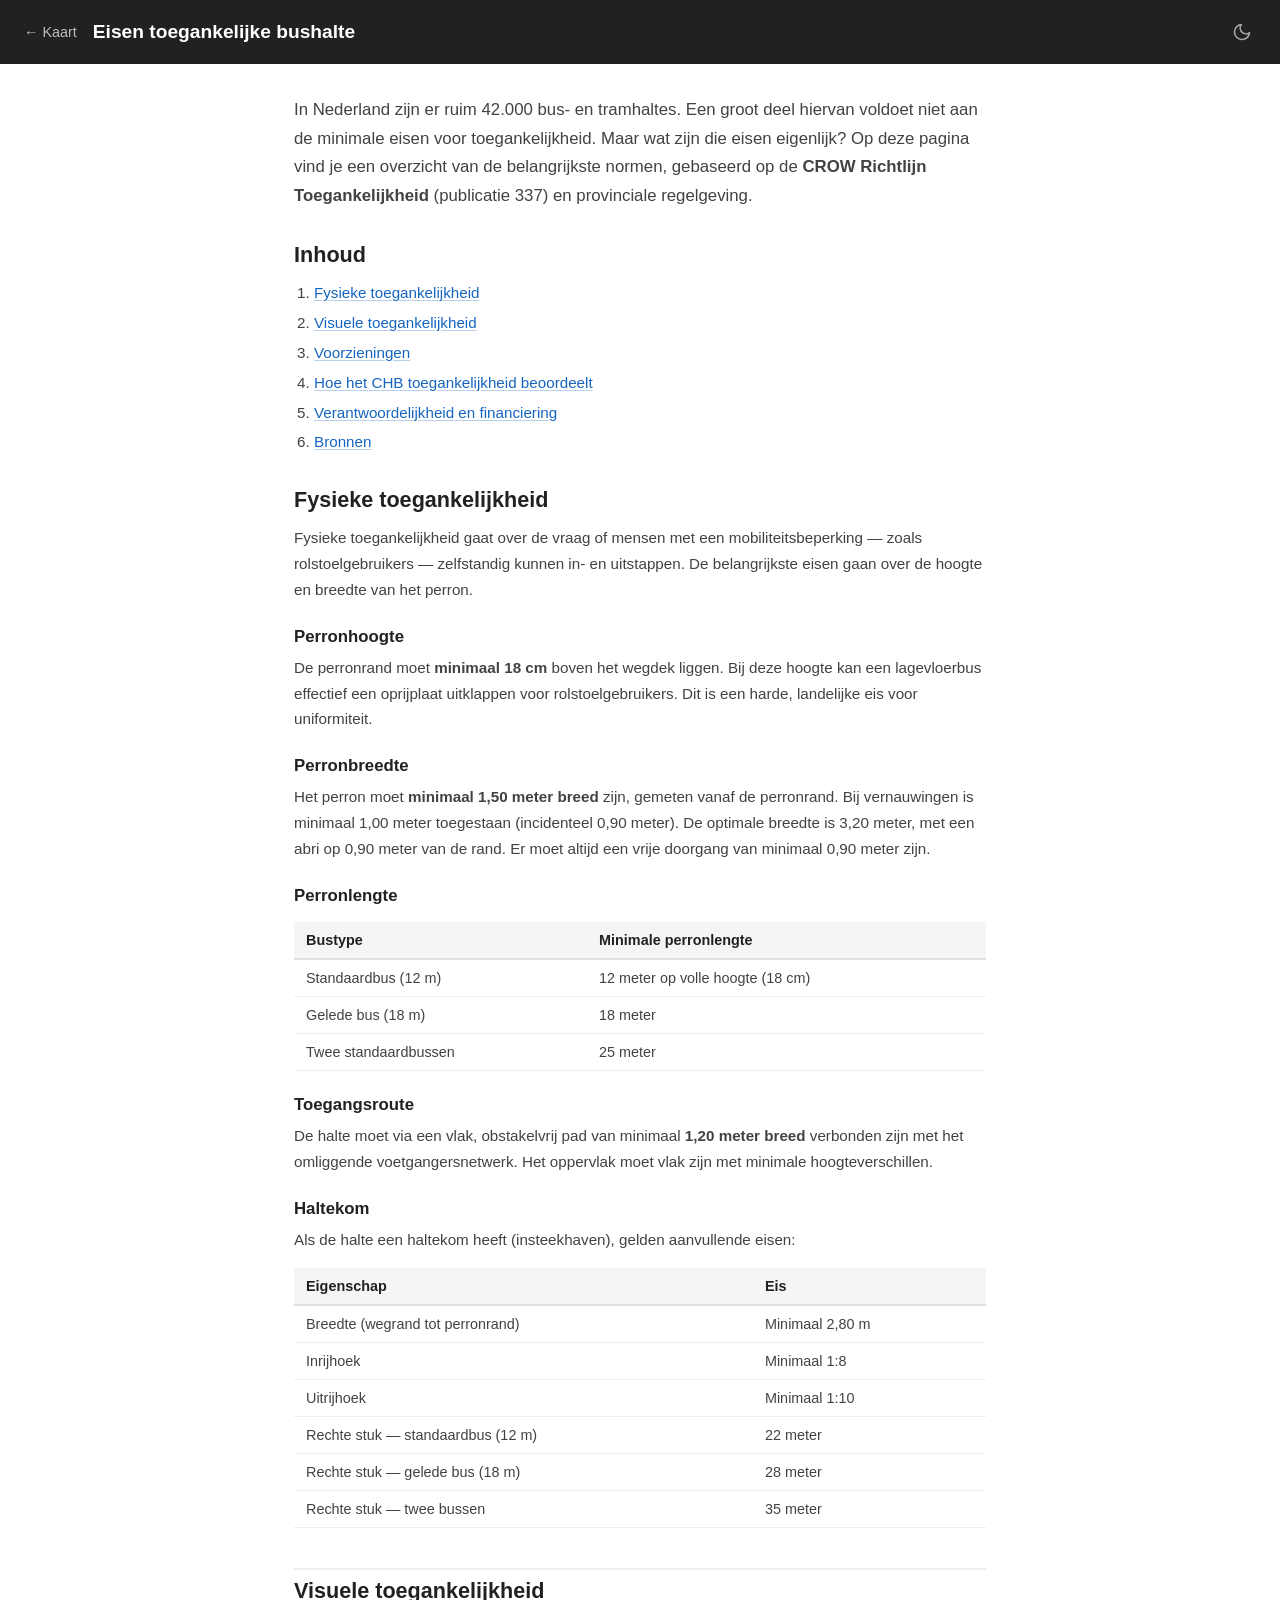
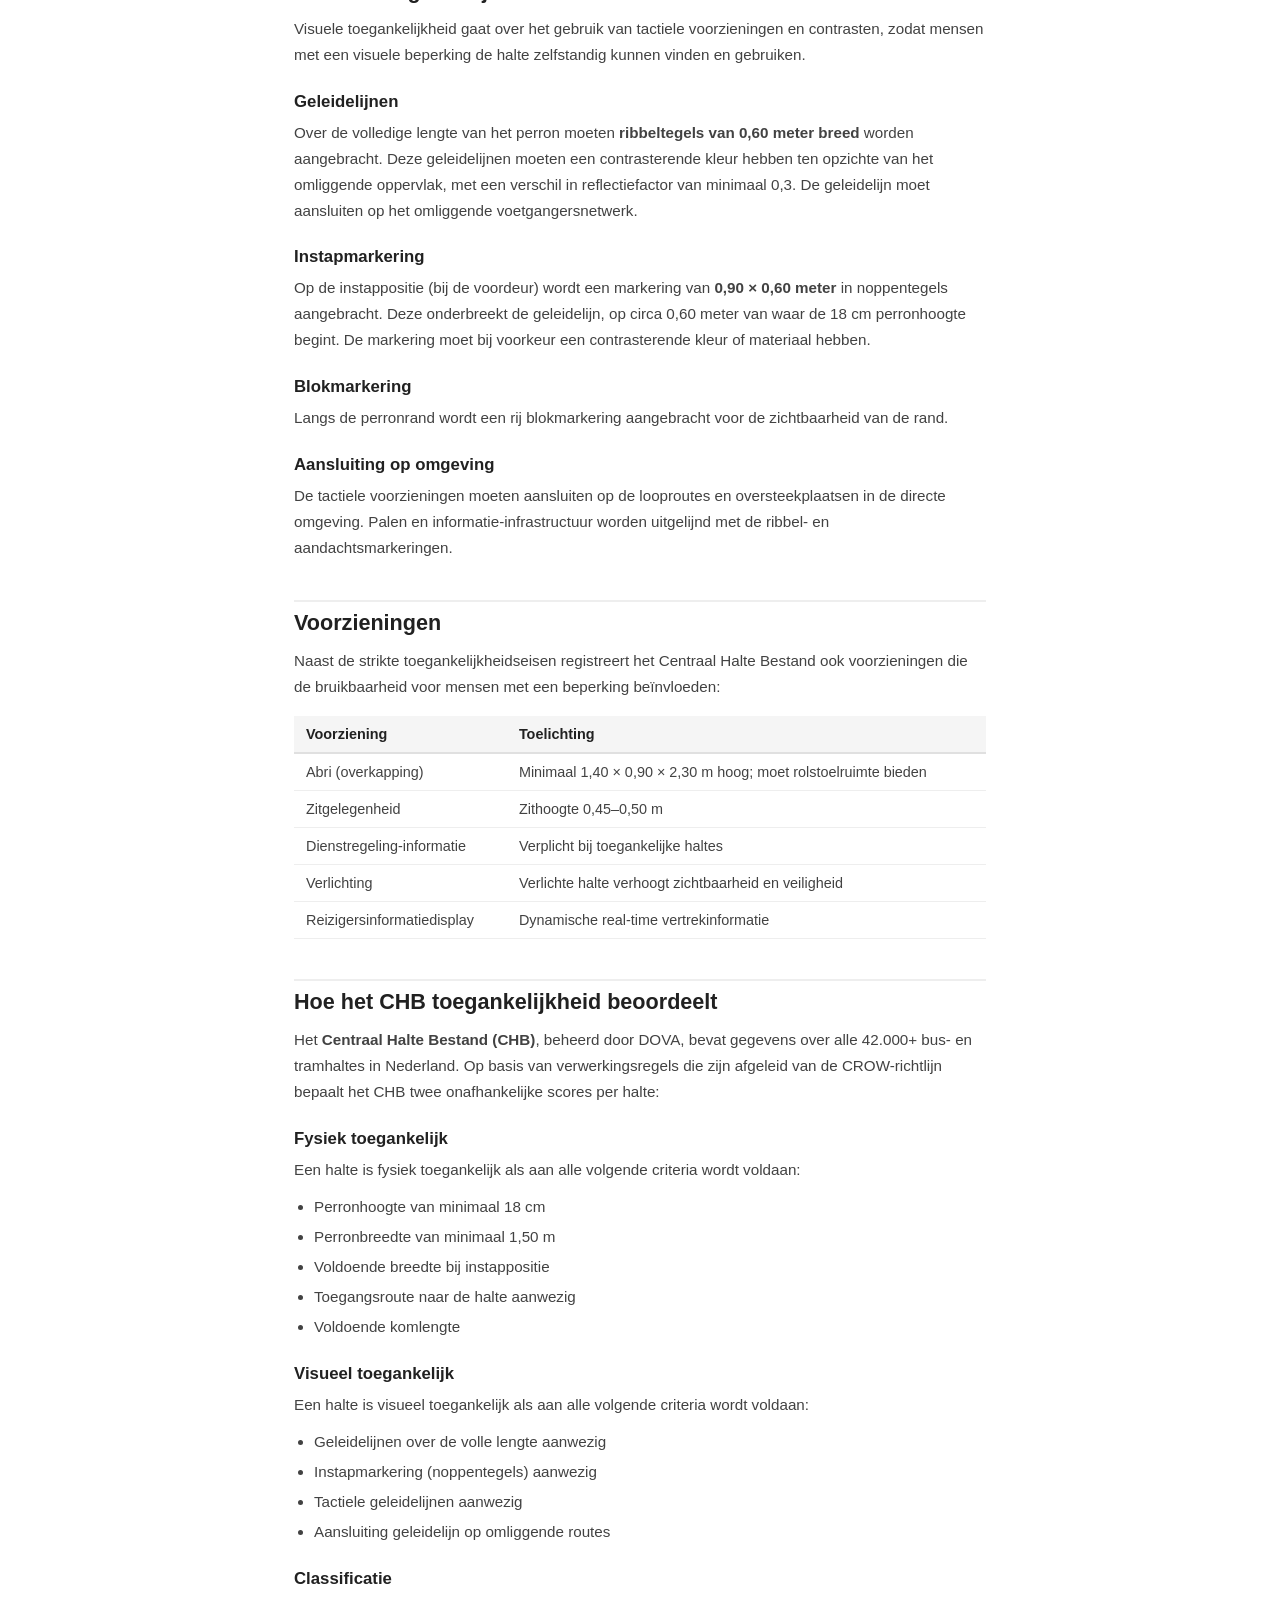
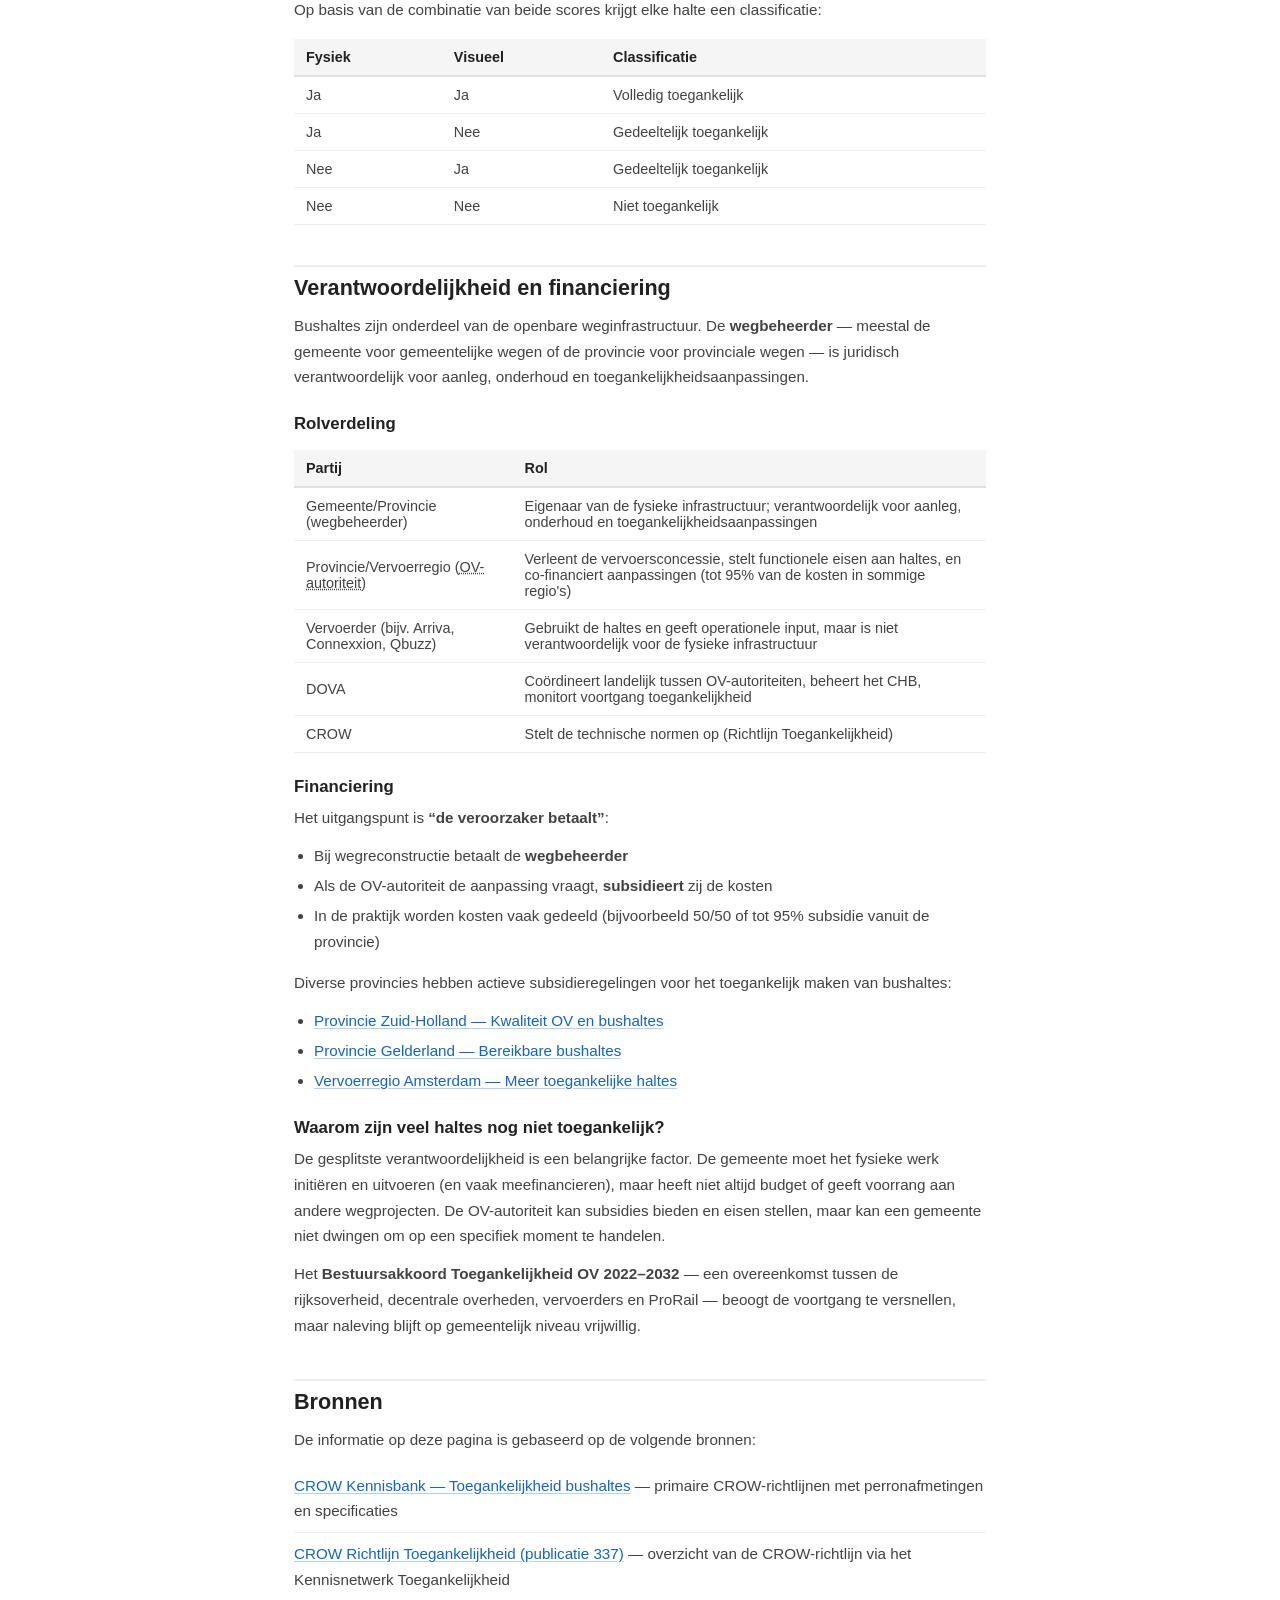
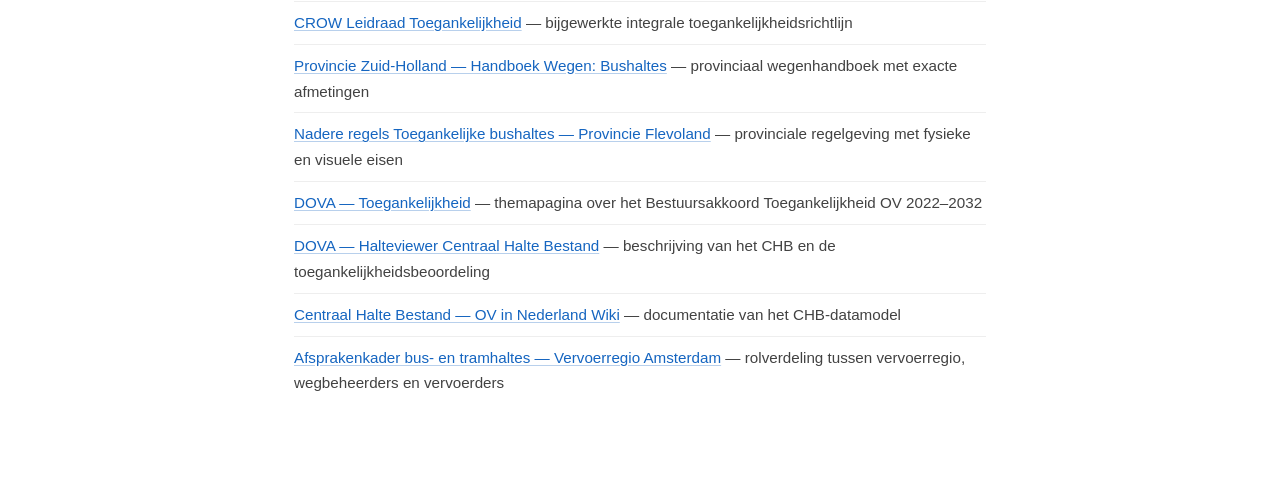
==== docs/eisen.html @ 9fa5c620 "Add SEO meta tags, structured data, sitemap, robots.txt, and favicon Improve discoverability and soc" ====
<!DOCTYPE html>
<html lang="nl">
<head>
  <meta charset="UTF-8">
  <meta name="viewport" content="width=device-width, initial-scale=1.0">
  <title>Eisen toegankelijke bushalte - Niet met de bus?</title>
  <meta name="description" content="Overzicht van de minimale eisen voor een toegankelijke bushalte in Nederland, gebaseerd op de CROW Richtlijn Toegankelijkheid.">
  <link rel="canonical" href="https://nietmetdebus.nl/eisen.html" />
  <link rel="icon" href="/favicon.svg" type="image/svg+xml" />

  <!-- Open Graph -->
  <meta property="og:type" content="article" />
  <meta property="og:locale" content="nl_NL" />
  <meta property="og:site_name" content="Niet met de bus?" />
  <meta property="og:title" content="Eisen toegankelijke bushalte - Niet met de bus?" />
  <meta property="og:description" content="Overzicht van de minimale eisen voor een toegankelijke bushalte in Nederland, gebaseerd op de CROW Richtlijn Toegankelijkheid." />
  <meta property="og:url" content="https://nietmetdebus.nl/eisen.html" />
  <meta property="og:image" content="https://nietmetdebus.nl/images/og-image.png" />
  <meta property="og:image:width" content="1200" />
  <meta property="og:image:height" content="630" />
  <meta property="og:image:alt" content="Niet met de bus? — Kaart met niet toegankelijke bushaltes in Nederland" />

  <!-- Twitter Card -->
  <meta name="twitter:card" content="summary_large_image" />
  <meta name="twitter:title" content="Eisen toegankelijke bushalte - Niet met de bus?" />
  <meta name="twitter:description" content="Overzicht van de minimale eisen voor een toegankelijke bushalte in Nederland, gebaseerd op de CROW Richtlijn Toegankelijkheid." />
  <meta name="twitter:image" content="https://nietmetdebus.nl/images/og-image.png" />
  <meta name="twitter:image:alt" content="Niet met de bus? — Kaart met niet toegankelijke bushaltes in Nederland" />

  <!-- Geo meta tags -->
  <meta name="geo.region" content="NL" />
  <meta name="geo.placename" content="Nederland" />
  <meta name="geo.position" content="52.1326;5.2913" />
  <meta name="ICBM" content="52.1326, 5.2913" />

  <!-- Structured data -->
  <script type="application/ld+json">
  {
    "@context": "https://schema.org",
    "@graph": [
      {
        "@type": "Article",
        "headline": "Eisen toegankelijke bushalte",
        "description": "Overzicht van de minimale eisen voor een toegankelijke bushalte in Nederland, gebaseerd op de CROW Richtlijn Toegankelijkheid.",
        "url": "https://nietmetdebus.nl/eisen.html",
        "inLanguage": "nl",
        "isPartOf": {
          "@type": "WebSite",
          "name": "Niet met de bus?",
          "url": "https://nietmetdebus.nl/"
        }
      },
      {
        "@type": "BreadcrumbList",
        "itemListElement": [
          {
            "@type": "ListItem",
            "position": 1,
            "name": "Kaart",
            "item": "https://nietmetdebus.nl/"
          },
          {
            "@type": "ListItem",
            "position": 2,
            "name": "Eisen toegankelijke bushalte",
            "item": "https://nietmetdebus.nl/eisen.html"
          }
        ]
      }
    ]
  }
  </script>

  <!-- Analytics -->
  <script defer src="https://analytics.test001.nl/script.js" data-website-id="434eef14-95c1-46f5-af7c-9b4ea3692f30"></script>

  <link rel="stylesheet" href="css/style.css" />
  <script src="js/theme.js"></script>
</head>
<body class="page-body">
  <a href="#content" class="skip-link">Direct naar inhoud</a>

  <header class="page-header" role="banner">
    <a href="/" aria-label="Terug naar de kaart">&larr; Kaart</a>
    <h1>Eisen toegankelijke bushalte</h1>
    <div style="flex:1"></div>
    <button id="theme-toggle" title="Wissel thema" aria-label="Wissel naar donker thema">
      <svg class="icon-moon" aria-hidden="true" width="20" height="20" viewBox="0 0 24 24" fill="none" stroke="currentColor" stroke-width="2" stroke-linecap="round" stroke-linejoin="round"><path d="M21 12.79A9 9 0 1 1 11.21 3 7 7 0 0 0 21 12.79z"/></svg>
      <svg class="icon-sun hidden" aria-hidden="true" width="20" height="20" viewBox="0 0 24 24" fill="none" stroke="currentColor" stroke-width="2" stroke-linecap="round" stroke-linejoin="round"><circle cx="12" cy="12" r="5"/><line x1="12" y1="1" x2="12" y2="3"/><line x1="12" y1="21" x2="12" y2="23"/><line x1="4.22" y1="4.22" x2="5.64" y2="5.64"/><line x1="18.36" y1="18.36" x2="19.78" y2="19.78"/><line x1="1" y1="12" x2="3" y2="12"/><line x1="21" y1="12" x2="23" y2="12"/><line x1="4.22" y1="19.78" x2="5.64" y2="18.36"/><line x1="18.36" y1="4.22" x2="19.78" y2="5.64"/></svg>
    </button>
  </header>

  <main id="content" class="page-container" role="main">
    <p class="intro">In Nederland zijn er ruim 42.000 bus- en tramhaltes. Een groot deel hiervan voldoet niet aan de minimale eisen voor toegankelijkheid. Maar wat zijn die eisen eigenlijk? Op deze pagina vind je een overzicht van de belangrijkste normen, gebaseerd op de <strong>CROW Richtlijn Toegankelijkheid</strong> (publicatie 337) en provinciale regelgeving.</p>

    <nav aria-label="Inhoudsopgave">
      <h2 id="inhoud" style="border-top: none; margin-top: 24px;">Inhoud</h2>
      <ol>
        <li><a href="#fysiek">Fysieke toegankelijkheid</a></li>
        <li><a href="#visueel">Visuele toegankelijkheid</a></li>
        <li><a href="#voorzieningen">Voorzieningen</a></li>
        <li><a href="#chb">Hoe het CHB toegankelijkheid beoordeelt</a></li>
        <li><a href="#verantwoordelijkheid">Verantwoordelijkheid en financiering</a></li>
        <li><a href="#bronnen">Bronnen</a></li>
      </ol>
    </nav>

    <h2 id="fysiek">Fysieke toegankelijkheid</h2>

    <p>Fysieke toegankelijkheid gaat over de vraag of mensen met een mobiliteitsbeperking &mdash; zoals rolstoelgebruikers &mdash; zelfstandig kunnen in- en uitstappen. De belangrijkste eisen gaan over de hoogte en breedte van het perron.</p>

    <h3>Perronhoogte</h3>
    <p>De perronrand moet <strong>minimaal 18 cm</strong> boven het wegdek liggen. Bij deze hoogte kan een lagevloerbus effectief een oprijplaat uitklappen voor rolstoelgebruikers. Dit is een harde, landelijke eis voor uniformiteit.</p>

    <h3>Perronbreedte</h3>
    <p>Het perron moet <strong>minimaal 1,50 meter breed</strong> zijn, gemeten vanaf de perronrand. Bij vernauwingen is minimaal 1,00 meter toegestaan (incidenteel 0,90 meter). De optimale breedte is 3,20 meter, met een abri op 0,90 meter van de rand. Er moet altijd een vrije doorgang van minimaal 0,90 meter zijn.</p>

    <h3>Perronlengte</h3>
    <table>
      <caption class="sr-only">Minimale perronlengte per bustype</caption>
      <thead>
        <tr>
          <th scope="col">Bustype</th>
          <th scope="col">Minimale perronlengte</th>
        </tr>
      </thead>
      <tbody>
        <tr>
          <td>Standaardbus (12 m)</td>
          <td>12 meter op volle hoogte (18 cm)</td>
        </tr>
        <tr>
          <td>Gelede bus (18 m)</td>
          <td>18 meter</td>
        </tr>
        <tr>
          <td>Twee standaardbussen</td>
          <td>25 meter</td>
        </tr>
      </tbody>
    </table>

    <h3>Toegangsroute</h3>
    <p>De halte moet via een vlak, obstakelvrij pad van minimaal <strong>1,20 meter breed</strong> verbonden zijn met het omliggende voetgangersnetwerk. Het oppervlak moet vlak zijn met minimale hoogteverschillen.</p>

    <h3>Haltekom</h3>
    <p>Als de halte een haltekom heeft (insteekhaven), gelden aanvullende eisen:</p>
    <table>
      <caption class="sr-only">Afmetingen haltekom</caption>
      <thead>
        <tr>
          <th scope="col">Eigenschap</th>
          <th scope="col">Eis</th>
        </tr>
      </thead>
      <tbody>
        <tr>
          <td>Breedte (wegrand tot perronrand)</td>
          <td>Minimaal 2,80 m</td>
        </tr>
        <tr>
          <td>Inrijhoek</td>
          <td>Minimaal 1:8</td>
        </tr>
        <tr>
          <td>Uitrijhoek</td>
          <td>Minimaal 1:10</td>
        </tr>
        <tr>
          <td>Rechte stuk &mdash; standaardbus (12 m)</td>
          <td>22 meter</td>
        </tr>
        <tr>
          <td>Rechte stuk &mdash; gelede bus (18 m)</td>
          <td>28 meter</td>
        </tr>
        <tr>
          <td>Rechte stuk &mdash; twee bussen</td>
          <td>35 meter</td>
        </tr>
      </tbody>
    </table>

    <h2 id="visueel">Visuele toegankelijkheid</h2>

    <p>Visuele toegankelijkheid gaat over het gebruik van tactiele voorzieningen en contrasten, zodat mensen met een visuele beperking de halte zelfstandig kunnen vinden en gebruiken.</p>

    <h3>Geleidelijnen</h3>
    <p>Over de volledige lengte van het perron moeten <strong>ribbeltegels van 0,60 meter breed</strong> worden aangebracht. Deze geleidelijnen moeten een contrasterende kleur hebben ten opzichte van het omliggende oppervlak, met een verschil in reflectiefactor van minimaal 0,3. De geleidelijn moet aansluiten op het omliggende voetgangersnetwerk.</p>

    <h3>Instapmarkering</h3>
    <p>Op de instappositie (bij de voordeur) wordt een markering van <strong>0,90 &times; 0,60 meter</strong> in noppentegels aangebracht. Deze onderbreekt de geleidelijn, op circa 0,60 meter van waar de 18 cm perronhoogte begint. De markering moet bij voorkeur een contrasterende kleur of materiaal hebben.</p>

    <h3>Blokmarkering</h3>
    <p>Langs de perronrand wordt een rij blokmarkering aangebracht voor de zichtbaarheid van de rand.</p>

    <h3>Aansluiting op omgeving</h3>
    <p>De tactiele voorzieningen moeten aansluiten op de looproutes en oversteekplaatsen in de directe omgeving. Palen en informatie-infrastructuur worden uitgelijnd met de ribbel- en aandachtsmarkeringen.</p>

    <h2 id="voorzieningen">Voorzieningen</h2>

    <p>Naast de strikte toegankelijkheidseisen registreert het Centraal Halte Bestand ook voorzieningen die de bruikbaarheid voor mensen met een beperking be&iuml;nvloeden:</p>

    <table>
      <caption class="sr-only">Voorzieningen bij bushaltes</caption>
      <thead>
        <tr>
          <th scope="col">Voorziening</th>
          <th scope="col">Toelichting</th>
        </tr>
      </thead>
      <tbody>
        <tr>
          <td>Abri (overkapping)</td>
          <td>Minimaal 1,40 &times; 0,90 &times; 2,30 m hoog; moet rolstoelruimte bieden</td>
        </tr>
        <tr>
          <td>Zitgelegenheid</td>
          <td>Zithoogte 0,45&ndash;0,50 m</td>
        </tr>
        <tr>
          <td>Dienstregeling-informatie</td>
          <td>Verplicht bij toegankelijke haltes</td>
        </tr>
        <tr>
          <td>Verlichting</td>
          <td>Verlichte halte verhoogt zichtbaarheid en veiligheid</td>
        </tr>
        <tr>
          <td>Reizigersinformatiedisplay</td>
          <td>Dynamische real-time vertrekinformatie</td>
        </tr>
      </tbody>
    </table>

    <h2 id="chb">Hoe het CHB toegankelijkheid beoordeelt</h2>

    <p>Het <strong>Centraal Halte Bestand (CHB)</strong>, beheerd door DOVA, bevat gegevens over alle 42.000+ bus- en tramhaltes in Nederland. Op basis van verwerkingsregels die zijn afgeleid van de CROW-richtlijn bepaalt het CHB twee onafhankelijke scores per halte:</p>

    <h3>Fysiek toegankelijk</h3>
    <p>Een halte is fysiek toegankelijk als aan alle volgende criteria wordt voldaan:</p>
    <ul>
      <li>Perronhoogte van minimaal 18 cm</li>
      <li>Perronbreedte van minimaal 1,50 m</li>
      <li>Voldoende breedte bij instappositie</li>
      <li>Toegangsroute naar de halte aanwezig</li>
      <li>Voldoende komlengte</li>
    </ul>

    <h3>Visueel toegankelijk</h3>
    <p>Een halte is visueel toegankelijk als aan alle volgende criteria wordt voldaan:</p>
    <ul>
      <li>Geleidelijnen over de volle lengte aanwezig</li>
      <li>Instapmarkering (noppentegels) aanwezig</li>
      <li>Tactiele geleidelijnen aanwezig</li>
      <li>Aansluiting geleidelijn op omliggende routes</li>
    </ul>

    <h3>Classificatie</h3>
    <p>Op basis van de combinatie van beide scores krijgt elke halte een classificatie:</p>
    <table>
      <caption class="sr-only">Toegankelijkheidsclassificatie van bushaltes</caption>
      <thead>
        <tr>
          <th scope="col">Fysiek</th>
          <th scope="col">Visueel</th>
          <th scope="col">Classificatie</th>
        </tr>
      </thead>
      <tbody>
        <tr>
          <td>Ja</td>
          <td>Ja</td>
          <td>Volledig toegankelijk</td>
        </tr>
        <tr>
          <td>Ja</td>
          <td>Nee</td>
          <td>Gedeeltelijk toegankelijk</td>
        </tr>
        <tr>
          <td>Nee</td>
          <td>Ja</td>
          <td>Gedeeltelijk toegankelijk</td>
        </tr>
        <tr>
          <td>Nee</td>
          <td>Nee</td>
          <td>Niet toegankelijk</td>
        </tr>
      </tbody>
    </table>

    <h2 id="verantwoordelijkheid">Verantwoordelijkheid en financiering</h2>

    <p>Bushaltes zijn onderdeel van de openbare weginfrastructuur. De <strong>wegbeheerder</strong> &mdash; meestal de gemeente voor gemeentelijke wegen of de provincie voor provinciale wegen &mdash; is juridisch verantwoordelijk voor aanleg, onderhoud en toegankelijkheidsaanpassingen.</p>

    <h3>Rolverdeling</h3>
    <table>
      <caption class="sr-only">Rolverdeling bij bushalte-toegankelijkheid</caption>
      <thead>
        <tr>
          <th scope="col">Partij</th>
          <th scope="col">Rol</th>
        </tr>
      </thead>
      <tbody>
        <tr>
          <td>Gemeente/Provincie (wegbeheerder)</td>
          <td>Eigenaar van de fysieke infrastructuur; verantwoordelijk voor aanleg, onderhoud en toegankelijkheidsaanpassingen</td>
        </tr>
        <tr>
          <td>Provincie/Vervoerregio (<abbr title="openbaarvervoerautoriteit">OV-autoriteit</abbr>)</td>
          <td>Verleent de vervoersconcessie, stelt functionele eisen aan haltes, en co-financiert aanpassingen (tot 95% van de kosten in sommige regio's)</td>
        </tr>
        <tr>
          <td>Vervoerder (bijv. Arriva, Connexxion, Qbuzz)</td>
          <td>Gebruikt de haltes en geeft operationele input, maar is niet verantwoordelijk voor de fysieke infrastructuur</td>
        </tr>
        <tr>
          <td>DOVA</td>
          <td>Co&ouml;rdineert landelijk tussen OV-autoriteiten, beheert het CHB, monitort voortgang toegankelijkheid</td>
        </tr>
        <tr>
          <td>CROW</td>
          <td>Stelt de technische normen op (Richtlijn Toegankelijkheid)</td>
        </tr>
      </tbody>
    </table>

    <h3>Financiering</h3>
    <p>Het uitgangspunt is <strong>&ldquo;de veroorzaker betaalt&rdquo;</strong>:</p>
    <ul>
      <li>Bij wegreconstructie betaalt de <strong>wegbeheerder</strong></li>
      <li>Als de OV-autoriteit de aanpassing vraagt, <strong>subsidieert</strong> zij de kosten</li>
      <li>In de praktijk worden kosten vaak gedeeld (bijvoorbeeld 50/50 of tot 95% subsidie vanuit de provincie)</li>
    </ul>

    <p>Diverse provincies hebben actieve subsidieregelingen voor het toegankelijk maken van bushaltes:</p>
    <ul>
      <li><a href="https://www.zuid-holland.nl/online-regelen/subsidies/subsidies/paragrafen-subsidie/kwaliteit-ov-bushaltes-2-3-1-srm/" target="_blank" rel="noopener">Provincie Zuid-Holland &mdash; Kwaliteit OV en bushaltes</a></li>
      <li><a href="https://www.gelderland.nl/subsidies/bereikbare-bushaltes" target="_blank" rel="noopener">Provincie Gelderland &mdash; Bereikbare bushaltes</a></li>
      <li><a href="https://www.vervoerregio.nl/artikel/20241128-meer-toegankelijke-haltes-in-de-vervoerregio" target="_blank" rel="noopener">Vervoerregio Amsterdam &mdash; Meer toegankelijke haltes</a></li>
    </ul>

    <h3>Waarom zijn veel haltes nog niet toegankelijk?</h3>
    <p>De gesplitste verantwoordelijkheid is een belangrijke factor. De gemeente moet het fysieke werk initiëren en uitvoeren (en vaak meefinancieren), maar heeft niet altijd budget of geeft voorrang aan andere wegprojecten. De OV-autoriteit kan subsidies bieden en eisen stellen, maar kan een gemeente niet dwingen om op een specifiek moment te handelen.</p>
    <p>Het <strong>Bestuursakkoord Toegankelijkheid OV 2022&ndash;2032</strong> &mdash; een overeenkomst tussen de rijksoverheid, decentrale overheden, vervoerders en ProRail &mdash; beoogt de voortgang te versnellen, maar naleving blijft op gemeentelijk niveau vrijwillig.</p>

    <h2 id="bronnen">Bronnen</h2>

    <p>De informatie op deze pagina is gebaseerd op de volgende bronnen:</p>

    <ul class="sources-list">
      <li><a href="https://kennisbank.crow.nl/public/gastgebruiker/WOBU/Wegontwerp_voor_openbaar_vervoer/Toegankelijkheid_/110106" target="_blank" rel="noopener">CROW Kennisbank &mdash; Toegankelijkheid bushaltes</a> &mdash; primaire CROW-richtlijnen met perronafmetingen en specificaties</li>
      <li><a href="https://www.kennisnetwerktoegankelijkheid.nl/documenten/4-richtlijn-toegankelijkheid" target="_blank" rel="noopener">CROW Richtlijn Toegankelijkheid (publicatie 337)</a> &mdash; overzicht van de CROW-richtlijn via het Kennisnetwerk Toegankelijkheid</li>
      <li><a href="https://www.kennisnetwerktoegankelijkheid.nl/documenten/459-leidraad-toegankelijkheid" target="_blank" rel="noopener">CROW Leidraad Toegankelijkheid</a> &mdash; bijgewerkte integrale toegankelijkheidsrichtlijn</li>
      <li><a href="https://worldofminds.com/projects/pzh/handboekwegen/Bushaltes.html" target="_blank" rel="noopener">Provincie Zuid-Holland &mdash; Handboek Wegen: Bushaltes</a> &mdash; provinciaal wegenhandboek met exacte afmetingen</li>
      <li><a href="https://lokaleregelgeving.overheid.nl/CVDR746681/1" target="_blank" rel="noopener">Nadere regels Toegankelijke bushaltes &mdash; Provincie Flevoland</a> &mdash; provinciale regelgeving met fysieke en visuele eisen</li>
      <li><a href="https://dova.nu/themas/toegankelijkheid" target="_blank" rel="noopener">DOVA &mdash; Toegankelijkheid</a> &mdash; themapagina over het Bestuursakkoord Toegankelijkheid OV 2022&ndash;2032</li>
      <li><a href="https://dova.nu/applicaties/halteviewer-centraal-halte-bestand" target="_blank" rel="noopener">DOVA &mdash; Halteviewer Centraal Halte Bestand</a> &mdash; beschrijving van het CHB en de toegankelijkheidsbeoordeling</li>
      <li><a href="https://wiki.ovinnederland.nl/wiki/Centraal_Halte_Bestand" target="_blank" rel="noopener">Centraal Halte Bestand &mdash; OV in Nederland Wiki</a> &mdash; documentatie van het CHB-datamodel</li>
      <li><a href="https://lokaleregelgeving.overheid.nl/CVDR467726/1" target="_blank" rel="noopener">Afsprakenkader bus- en tramhaltes &mdash; Vervoerregio Amsterdam</a> &mdash; rolverdeling tussen vervoerregio, wegbeheerders en vervoerders</li>
    </ul>
  </main>
  <script>Theme.init();</script>
</body>
</html>
---- docs/css/style.css ----
*, *::before, *::after {
  box-sizing: border-box;
  margin: 0;
  padding: 0;
}

:root {
  --sidebar-width: 360px;
  --header-height: 64px;
  --red: #d32f2f;
  --red-light: #ffebee;
  --red-dark: #b71c1c;
  --green: #388e3c;
  --blue: #1565c0;
  --gray-100: #f5f5f5;
  --gray-200: #eeeeee;
  --gray-300: #e0e0e0;
  --gray-600: #757575;
  --gray-800: #424242;
  --gray-900: #212121;
  --bg-surface: #ffffff;
  --bg-body: #ffffff;
  --text-on-header: #ffffff;
  --btn-primary-hover: #0d47a1;
  --header-bg: #212121;
  color-scheme: light;
}

html[data-theme="dark"] {
  --red: #ef5350;
  --red-light: #4e1a1a;
  --red-dark: #c62828;
  --green: #66bb6a;
  --blue: #42a5f5;
  --gray-100: #1e1e1e;
  --gray-200: #2c2c2c;
  --gray-300: #3a3a3a;
  --gray-600: #9e9e9e;
  --gray-800: #cccccc;
  --gray-900: #e0e0e0;
  --bg-surface: #121212;
  --bg-body: #0e0e0e;
  --text-on-header: #e0e0e0;
  --btn-primary-hover: #1976d2;
  --header-bg: #1e1e1e;
  color-scheme: dark;
}

body {
  font-family: -apple-system, BlinkMacSystemFont, 'Segoe UI', Roboto, sans-serif;
  color: var(--gray-900);
  background: var(--bg-body);
  height: 100vh;
  overflow: hidden;
}

/* Header */
#header {
  height: var(--header-height);
  background: var(--header-bg);
  color: var(--text-on-header);
  display: flex;
  align-items: center;
  gap: 16px;
  padding: 0 24px;
  z-index: 1000;
}

#header .stats {
  flex: 1;
  text-align: right;
}

.header-icon-link,
.header-info {
  background: none;
  border: none;
  color: rgba(255, 255, 255, 0.6);
  cursor: pointer;
  transition: color 0.15s;
  display: flex;
  align-items: center;
  padding: 4px;
}

html[data-theme="dark"] .header-icon-link,
html[data-theme="dark"] .header-info {
  color: rgba(224, 224, 224, 0.6);
}

.header-icon-link:hover,
.header-info:hover {
  color: var(--text-on-header);
}

#header .header-title {
  display: flex;
  flex-direction: column;
  line-height: 1.2;
}

#header h1 {
  font-size: 1.2rem;
  font-weight: 600;
}

#header .subtitle {
  font-size: 0.75rem;
  font-weight: 400;
  opacity: 0.7;
}

.stats {
  font-size: 0.9rem;
  color: rgba(255, 255, 255, 0.85);
}

html[data-theme="dark"] .stats {
  color: rgba(224, 224, 224, 0.85);
}

.stats strong {
  color: #ffcdd2;
}

.stats-short {
  display: none;
}

.stats-date {
  display: block;
  font-size: 0.75rem;
  opacity: 0.6;
}

/* Main layout */
#main {
  display: flex;
  height: calc(100vh - var(--header-height));
}

/* Sidebar */
#sidebar {
  width: var(--sidebar-width);
  min-width: var(--sidebar-width);
  background: var(--bg-surface);
  border-right: 1px solid var(--gray-300);
  display: flex;
  flex-direction: column;
  overflow: hidden;
  position: relative;
}

#sidebar.has-more-content::after {
  content: '\2304';
  position: absolute;
  bottom: 0;
  left: 0;
  right: 0;
  text-align: center;
  font-size: 1.2rem;
  line-height: 1;
  color: var(--gray-500);
  background: linear-gradient(transparent, var(--bg-surface) 40%);
  padding: 12px 0 4px;
  pointer-events: none;
}

#search-box {
  padding: 12px;
  border-bottom: 1px solid var(--gray-300);
}

.search-wrapper {
  position: relative;
}

#search-input {
  width: 100%;
  padding: 8px 32px 8px 12px;
  border: 1px solid var(--gray-300);
  border-radius: 6px;
  font-size: 0.9rem;
  outline: none;
  background: var(--bg-surface);
  color: var(--gray-900);
}

#search-input:focus {
  border-color: var(--blue);
  box-shadow: 0 0 0 2px rgba(21, 101, 192, 0.15);
}

.search-clear {
  position: absolute;
  right: 4px;
  top: 50%;
  transform: translateY(-50%);
  background: none;
  border: none;
  font-size: 1.2rem;
  line-height: 1;
  color: var(--gray-600);
  cursor: pointer;
  padding: 4px 8px;
  border-radius: 4px;
}

.search-clear:hover {
  color: var(--gray-900);
  background: var(--gray-200);
}

#sidebar-content {
  flex: 1;
  overflow-y: auto;
}

#authority-detail {
  flex: 1;
  overflow-y: auto;
  padding: 0;
}

.hidden {
  display: none !important;
}

/* Authority list */
.authority-item {
  padding: 12px 16px;
  border-bottom: 1px solid var(--gray-200);
  cursor: pointer;
  transition: background 0.15s;
}

.authority-item:hover {
  background: var(--gray-200);
}

.authority-name {
  display: flex;
  justify-content: space-between;
  align-items: baseline;
  font-weight: 600;
  font-size: 0.9rem;
  margin-bottom: 4px;
}

.authority-type {
  font-size: 0.75rem;
  color: var(--gray-600);
  text-transform: uppercase;
  letter-spacing: 0.5px;
}

.authority-stats {
  display: flex;
  justify-content: space-between;
  margin-top: 4px;
}

.inaccessible-count {
  font-size: 0.85rem;
  font-weight: 600;
}

.accessible-count {
  font-size: 0.85rem;
  color: var(--green);
  font-weight: 600;
}

.authority-bar-row {
  display: flex;
  align-items: center;
  gap: 8px;
  margin-top: 4px;
}

.authority-bar-row .inaccessible-bar {
  flex: 1;
}

.inaccessible-bar {
  flex: 1;
  height: 6px;
  background: var(--gray-200);
  border-radius: 3px;
  overflow: hidden;
}

.inaccessible-bar-fill {
  height: 100%;
  background: var(--red);
  border-radius: 3px;
}


/* Private notice */
.privaat-notice {
  font-size: 0.85rem;
  color: var(--gray-600);
  font-style: italic;
}

/* Back button */
.back-btn {
  display: block;
  width: 100%;
  padding: 12px 16px;
  background: var(--gray-100);
  border: none;
  border-bottom: 1px solid var(--gray-300);
  cursor: pointer;
  font-size: 0.9rem;
  position: sticky;
  top: 0;
  z-index: 1;
  text-align: left;
  color: var(--blue);
  font-weight: 500;
}

.back-btn:hover {
  background: var(--gray-200);
}

/* Authority detail */
.detail-header {
  padding: 16px;
  border-bottom: 1px solid var(--gray-200);
}

.detail-header h2 {
  display: flex;
  justify-content: space-between;
  align-items: baseline;
  flex-wrap: wrap;
  font-size: 1.1rem;
  margin-bottom: 4px;
}

.detail-header .authority-type {
  margin-bottom: 8px;
}

.detail-stats {
  display: flex;
  gap: 16px;
  margin: 12px 0;
}

.detail-bar-row {
  display: flex;
  align-items: center;
  gap: 8px;
  margin-bottom: 12px;
}

.detail-bar-row .inaccessible-bar {
  flex: 1;
}

.detail-bar-pct {
  font-size: 0.75rem;
  font-weight: 600;
  white-space: nowrap;
}

.detail-stat {
  flex: 1;
  text-align: center;
}

.detail-stat-value {
  font-size: 1.5rem;
  font-weight: 700;
  line-height: 1;
}

.red { color: var(--red); }
.green { color: var(--green); }

.detail-stat-label {
  font-size: 0.75rem;
  color: var(--gray-600);
  margin-top: 2px;
}

.detail-contact {
  font-size: 0.85rem;
  color: var(--gray-600);
  margin-top: 8px;
}

.detail-contact div {
  display: flex;
  align-items: center;
  gap: 6px;
  margin-bottom: 4px;
}

.detail-contact svg {
  flex-shrink: 0;
}

.detail-contact a {
  color: var(--blue);
  text-decoration: none;
}

.detail-contact a:hover {
  text-decoration: underline;
}

.detail-actions {
  padding: 12px 16px;
  border-bottom: 1px solid var(--gray-200);
}

.detail-actions .btn {
  display: block;
  width: 100%;
  text-align: center;
}

.stop-list {
  list-style: none;
}

.stop-item {
  padding: 10px 16px;
  border-bottom: 1px solid var(--gray-200);
  cursor: pointer;
  transition: background 0.15s;
  font-size: 0.85rem;
}

.stop-item:hover {
  background: var(--gray-200);
}

.stop-name {
  font-weight: 500;
}

.stop-town {
  color: var(--gray-600);
  font-size: 0.8rem;
}

/* Map */
#map {
  flex: 1;
  z-index: 1;
}

/* Stop marker (divIcon reset) */
.stop-marker {
  background: none;
  border: none;
}

/* Cluster overrides */
.marker-cluster-small {
  background-color: rgba(211, 47, 47, 0.2);
}
.marker-cluster-small div {
  background-color: rgba(211, 47, 47, 0.6);
  color: #ffffff;
}
.marker-cluster-medium {
  background-color: rgba(211, 47, 47, 0.3);
}
.marker-cluster-medium div {
  background-color: rgba(211, 47, 47, 0.7);
  color: #ffffff;
}
.marker-cluster-large {
  background-color: rgba(211, 47, 47, 0.4);
}
.marker-cluster-large div {
  background-color: rgba(211, 47, 47, 0.8);
  color: #ffffff;
}

/* Popup */
.stop-popup {
  min-width: 260px;
}

.stop-popup h3 {
  font-size: 0.95rem;
  margin-bottom: 6px;
}

.stop-popup .btn {
  font-size: 0.8rem;
  padding: 4px 10px;
  margin-top: 8px;
}

.popup-sv-link {
  display: inline-block;
  margin: 8px 0 4px;
  color: var(--blue);
  text-decoration: none;
  font-size: 0.8rem;
}

.popup-sv-link:hover {
  text-decoration: underline;
}

.popup-btn-full {
  display: block;
  width: 100%;
  text-align: center;
  margin-top: 8px;
}

dl.popup-details {
  margin: 0 0 4px;
  display: grid;
  grid-template-columns: auto 1fr;
  gap: 0;
  font-size: 0.8rem;
}

dl.popup-details dt,
dl.popup-details dd {
  padding: 2px 0;
  border-bottom: 1px solid var(--gray-200);
  margin: 0;
}

dl.popup-details dt:last-of-type,
dl.popup-details dd:last-of-type {
  border-bottom: none;
}

dl.popup-details dt {
  color: var(--gray-600);
  font-weight: 500;
  padding-right: 12px;
}

.popup-icon {
  vertical-align: -2px;
  margin-right: 2px;
}

dl.popup-details dd {
  text-align: right;
  word-break: break-word;
}

.stop-popup:focus {
  outline: none;
}

.popup-privaat {
  font-size: 0.8rem;
  color: var(--gray-600);
  font-style: italic;
  margin-top: 8px;
}

/* Buttons */
.btn {
  display: inline-block;
  padding: 8px 16px;
  border: none;
  border-radius: 6px;
  font-size: 0.9rem;
  cursor: pointer;
  text-decoration: none;
  font-weight: 500;
  transition: background 0.15s;
}

.btn-primary {
  background: var(--blue);
  color: #ffffff;
}

.btn-primary:hover {
  background: var(--btn-primary-hover);
}

.btn-secondary {
  background: var(--gray-200);
  color: var(--gray-800);
}

.btn-secondary:hover {
  background: var(--gray-300);
}

.btn-danger {
  background: var(--red);
  color: #ffffff;
}

.btn-danger:hover {
  background: var(--red-dark);
}

/* Modal */
.modal {
  position: fixed;
  inset: 0;
  background: rgba(0, 0, 0, 0.5);
  display: flex;
  align-items: center;
  justify-content: center;
  z-index: 2000;
}

.modal-content {
  background: var(--bg-surface);
  border-radius: 12px;
  width: 90%;
  max-width: 640px;
  max-height: 90vh;
  display: flex;
  flex-direction: column;
  box-shadow: 0 8px 32px rgba(0, 0, 0, 0.2);
}

.modal-header {
  display: flex;
  align-items: center;
  justify-content: space-between;
  padding: 16px 20px;
  border-bottom: 1px solid var(--gray-300);
}

.modal-header h2 {
  font-size: 1.1rem;
}

.modal-close {
  background: none;
  border: none;
  font-size: 1.5rem;
  cursor: pointer;
  color: var(--gray-600);
  padding: 0 4px;
}

.modal-close:hover {
  color: var(--gray-900);
}

.modal-body {
  padding: 16px 20px;
  overflow-y: auto;
  flex: 1;
}

.field-group {
  margin-bottom: 12px;
}

.field-label-row {
  display: flex;
  align-items: center;
  justify-content: space-between;
  margin-bottom: 4px;
}

.field-label-row label {
  font-size: 0.8rem;
  font-weight: 600;
  color: var(--gray-600);
  margin: 0;
}

.copy-field-btn {
  background: none;
  border: 1px solid var(--gray-300);
  border-radius: 4px;
  padding: 2px 8px;
  font-size: 0.7rem;
  color: var(--blue);
  cursor: pointer;
  transition: background 0.15s;
}

.copy-field-btn:hover {
  background: var(--gray-100);
}

.email-field {
  width: 100%;
  padding: 8px 12px;
  border: 1px solid var(--gray-300);
  border-radius: 6px;
  font-size: 0.85rem;
  font-family: inherit;
  resize: vertical;
  background: var(--bg-surface);
  color: var(--gray-900);
}

.email-field:focus {
  outline: none;
  border-color: var(--blue);
}

.email-field[readonly] {
  background: var(--gray-100);
  color: var(--gray-800);
}

.modal-footer {
  padding: 12px 20px;
  border-top: 1px solid var(--gray-300);
}

.btn-full {
  display: block;
  width: 100%;
  text-align: center;
}

.btn-disabled {
  opacity: 0.5;
  pointer-events: none;
}

/* Info modal */
.modal-info {
  max-width: 520px;
}

.info-body p {
  font-size: 0.9rem;
  line-height: 1.6;
  color: var(--gray-800);
  margin-bottom: 12px;
}

.info-body h3 {
  font-size: 0.9rem;
  font-weight: 600;
  margin: 16px 0 6px;
  color: var(--gray-900);
}

.info-body ul {
  list-style: none;
  padding: 0;
  margin-bottom: 12px;
}

.info-body li {
  font-size: 0.85rem;
  line-height: 1.5;
  padding: 4px 0;
  border-bottom: 1px solid var(--gray-200);
}

.info-body li:last-child {
  border-bottom: none;
}

#welcome-modal ul {
  list-style: none;
  padding: 0;
}

#welcome-modal li {
  border-bottom: none;
  padding: 8px 0;
  position: relative;
  margin-bottom: 8px;
  text-align: center;
}

#welcome-modal li::after {
  content: '\2193';
  display: block;
  text-align: center;
  color: var(--gray-500);
  font-size: 1rem;
  margin-top: 8px;
}

.info-body a {
  color: var(--blue);
  text-decoration: none;
}

.info-body a:hover {
  text-decoration: underline;
}

.info-copyright {
  text-align: center;
  color: var(--gray-600);
  font-size: 0.8rem;
  margin-top: 16px;
}

/* Toast notification */
.toast {
  position: fixed;
  bottom: 24px;
  left: 50%;
  transform: translateX(-50%);
  background: var(--header-bg);
  color: var(--text-on-header);
  padding: 10px 20px;
  border-radius: 8px;
  font-size: 0.9rem;
  z-index: 3000;
  opacity: 0;
  transition: opacity 0.3s;
  pointer-events: none;
}

.toast.show {
  opacity: 1;
}

/* Loading overlay */
.loading {
  display: flex;
  align-items: center;
  justify-content: center;
  height: 200px;
  color: var(--gray-600);
  font-size: 0.9rem;
}

/* Accessibility */
.sr-only {
  position: absolute;
  width: 1px;
  height: 1px;
  padding: 0;
  margin: -1px;
  overflow: hidden;
  clip: rect(0, 0, 0, 0);
  white-space: nowrap;
  border: 0;
}

:focus-visible {
  outline: 2px solid var(--blue);
  outline-offset: 2px;
}

.btn:focus-visible {
  outline: 2px solid var(--blue);
  outline-offset: 2px;
}

.authority-item:focus-visible {
  outline: 2px solid var(--blue);
  outline-offset: -2px;
  background: var(--gray-100);
}

.stop-item:focus-visible {
  outline: 2px solid var(--blue);
  outline-offset: -2px;
  background: var(--gray-100);
}

/* Skip link */
.skip-link {
  position: absolute;
  left: -9999px;
  top: 0;
  z-index: 9999;
  padding: 8px 16px;
  background: var(--blue);
  color: #ffffff;
  font-weight: 600;
  text-decoration: none;
}

.skip-link:focus {
  position: static;
}

/* Article page */
.page-body {
  height: auto;
  overflow: visible;
  background: var(--bg-body);
}

.page-header {
  height: var(--header-height);
  background: var(--header-bg);
  color: var(--text-on-header);
  display: flex;
  align-items: center;
  gap: 16px;
  padding: 0 24px;
}

.page-header a {
  color: rgba(255, 255, 255, 0.7);
  text-decoration: none;
  font-size: 0.9rem;
  transition: color 0.15s;
}

.page-header a:hover {
  color: var(--text-on-header);
}

.page-header a:focus-visible {
  outline: 2px solid var(--text-on-header);
  outline-offset: 2px;
}

.page-header h1 {
  font-size: 1.2rem;
  font-weight: 600;
}

.page-container {
  max-width: 740px;
  margin: 0 auto;
  padding: 32px 24px 64px;
}

.page-container h2 {
  font-size: 1.35rem;
  font-weight: 700;
  color: var(--gray-900);
  margin: 40px 0 12px;
  padding-top: 8px;
  border-top: 2px solid var(--gray-200);
}

.page-container h2:first-of-type {
  border-top: none;
  margin-top: 24px;
}

.page-container h3 {
  font-size: 1.05rem;
  font-weight: 600;
  color: var(--gray-900);
  margin: 24px 0 8px;
}

.page-container p {
  font-size: 0.95rem;
  line-height: 1.7;
  color: var(--gray-800);
  margin-bottom: 12px;
}

.page-container .intro {
  font-size: 1.05rem;
  line-height: 1.7;
  color: var(--gray-800);
}

.page-container .updated-date {
  font-size: 0.85rem;
  color: var(--gray-500);
  margin-top: -8px;
}

.page-container ul,
.page-container ol {
  margin: 0 0 16px 20px;
  font-size: 0.95rem;
  line-height: 1.7;
  color: var(--gray-800);
}

.page-container li {
  margin-bottom: 4px;
}

.page-container table {
  width: 100%;
  border-collapse: collapse;
  margin: 16px 0 24px;
  font-size: 0.9rem;
}

.page-container th,
.page-container td {
  text-align: left;
  padding: 10px 12px;
  border-bottom: 1px solid var(--gray-200);
}

.page-container th {
  font-weight: 600;
  color: var(--gray-900);
  background: var(--gray-100);
  border-bottom: 2px solid var(--gray-300);
}

.page-container td {
  color: var(--gray-800);
}

.page-container a {
  color: var(--blue);
  text-decoration: underline;
  text-decoration-color: rgba(21, 101, 192, 0.3);
  text-underline-offset: 2px;
}

.page-container a:hover {
  text-decoration-color: var(--blue);
}

.page-container a:focus-visible {
  outline: 2px solid var(--blue);
  outline-offset: 2px;
}

.page-container .sources-list {
  list-style: none;
  margin-left: 0;
  padding: 0;
}

.page-container .sources-list li {
  padding: 8px 0;
  border-bottom: 1px solid var(--gray-200);
  margin-bottom: 0;
}

.page-container .sources-list li:last-child {
  border-bottom: none;
}

/* Stat highlight */
.stat-highlight {
  color: var(--red);
}

/* Conclusions list */
.conclusions-list {
  list-style: none;
  margin-left: 0;
  padding: 0;
}

.conclusions-list li {
  position: relative;
  padding: 8px 0 8px 24px;
  border-bottom: 1px solid var(--gray-200);
  margin-bottom: 0;
}

.conclusions-list li:last-child {
  border-bottom: none;
}

.conclusions-list li::before {
  content: "\2192";
  position: absolute;
  left: 0;
  color: var(--red);
  font-weight: 600;
}

.info-link {
  display: block;
  background: var(--gray-100);
  border: 1px solid var(--gray-300);
  border-radius: 8px;
  padding: 12px 16px;
  margin: 16px 0;
  text-decoration: none;
  color: var(--blue);
  font-size: 0.9rem;
  font-weight: 500;
  text-align: center;
  transition: background 0.15s, border-color 0.15s;
}

.info-link:hover {
  background: var(--gray-200);
  border-color: var(--blue);
}

.info-link:focus-visible {
  outline: 2px solid var(--blue);
  outline-offset: 2px;
}

/* Theme toggle */
#theme-toggle {
  background: none;
  border: none;
  color: rgba(255, 255, 255, 0.6);
  cursor: pointer;
  transition: color 0.15s;
  display: flex;
  align-items: center;
  padding: 4px;
}

html[data-theme="dark"] #theme-toggle {
  color: rgba(224, 224, 224, 0.6);
}

#theme-toggle:hover {
  color: var(--text-on-header);
}

/* Leaflet dark mode overrides */
html[data-theme="dark"] .leaflet-popup-content-wrapper,
html[data-theme="dark"] .leaflet-popup-tip {
  background: var(--bg-surface);
  color: var(--gray-900);
}

html[data-theme="dark"] .leaflet-bar a {
  background-color: var(--bg-surface);
  color: var(--gray-900);
  border-bottom-color: var(--gray-300);
}

html[data-theme="dark"] .leaflet-bar a:hover {
  background-color: var(--gray-200);
}

html[data-theme="dark"] .leaflet-control-attribution {
  background: rgba(18, 18, 18, 0.8);
  color: var(--gray-600);
}

html[data-theme="dark"] .leaflet-control-attribution a {
  color: var(--gray-600);
}

/* Responsive */
@media (max-width: 768px) {
  :root {
    --sidebar-width: 100%;
  }

  #main {
    flex-direction: column;
  }

  #sidebar {
    height: auto;
    min-width: 100%;
    border-right: none;
    border-bottom: 1px solid var(--gray-300);
  }

  #sidebar-content {
    display: none;
  }

  #sidebar.sidebar-list-visible {
    max-height: 100%;
  }

  #sidebar.sidebar-list-visible #sidebar-content {
    display: block;
    overflow-y: auto;
  }

  #sidebar.sidebar-detail-visible {
    height: 40vh;
  }

  #map {
    flex: 1;
    min-height: 0;
  }

  #header h1 {
    font-size: 1rem;
  }

  .stats {
    font-size: 0.8rem;
  }

  .stats-full {
    display: none;
  }

  .stats-short {
    display: inline;
  }

  .page-container {
    padding: 24px 16px 48px;
  }

  .page-container table {
    font-size: 0.8rem;
  }

  .page-container th,
  .page-container td {
    padding: 8px;
  }
}
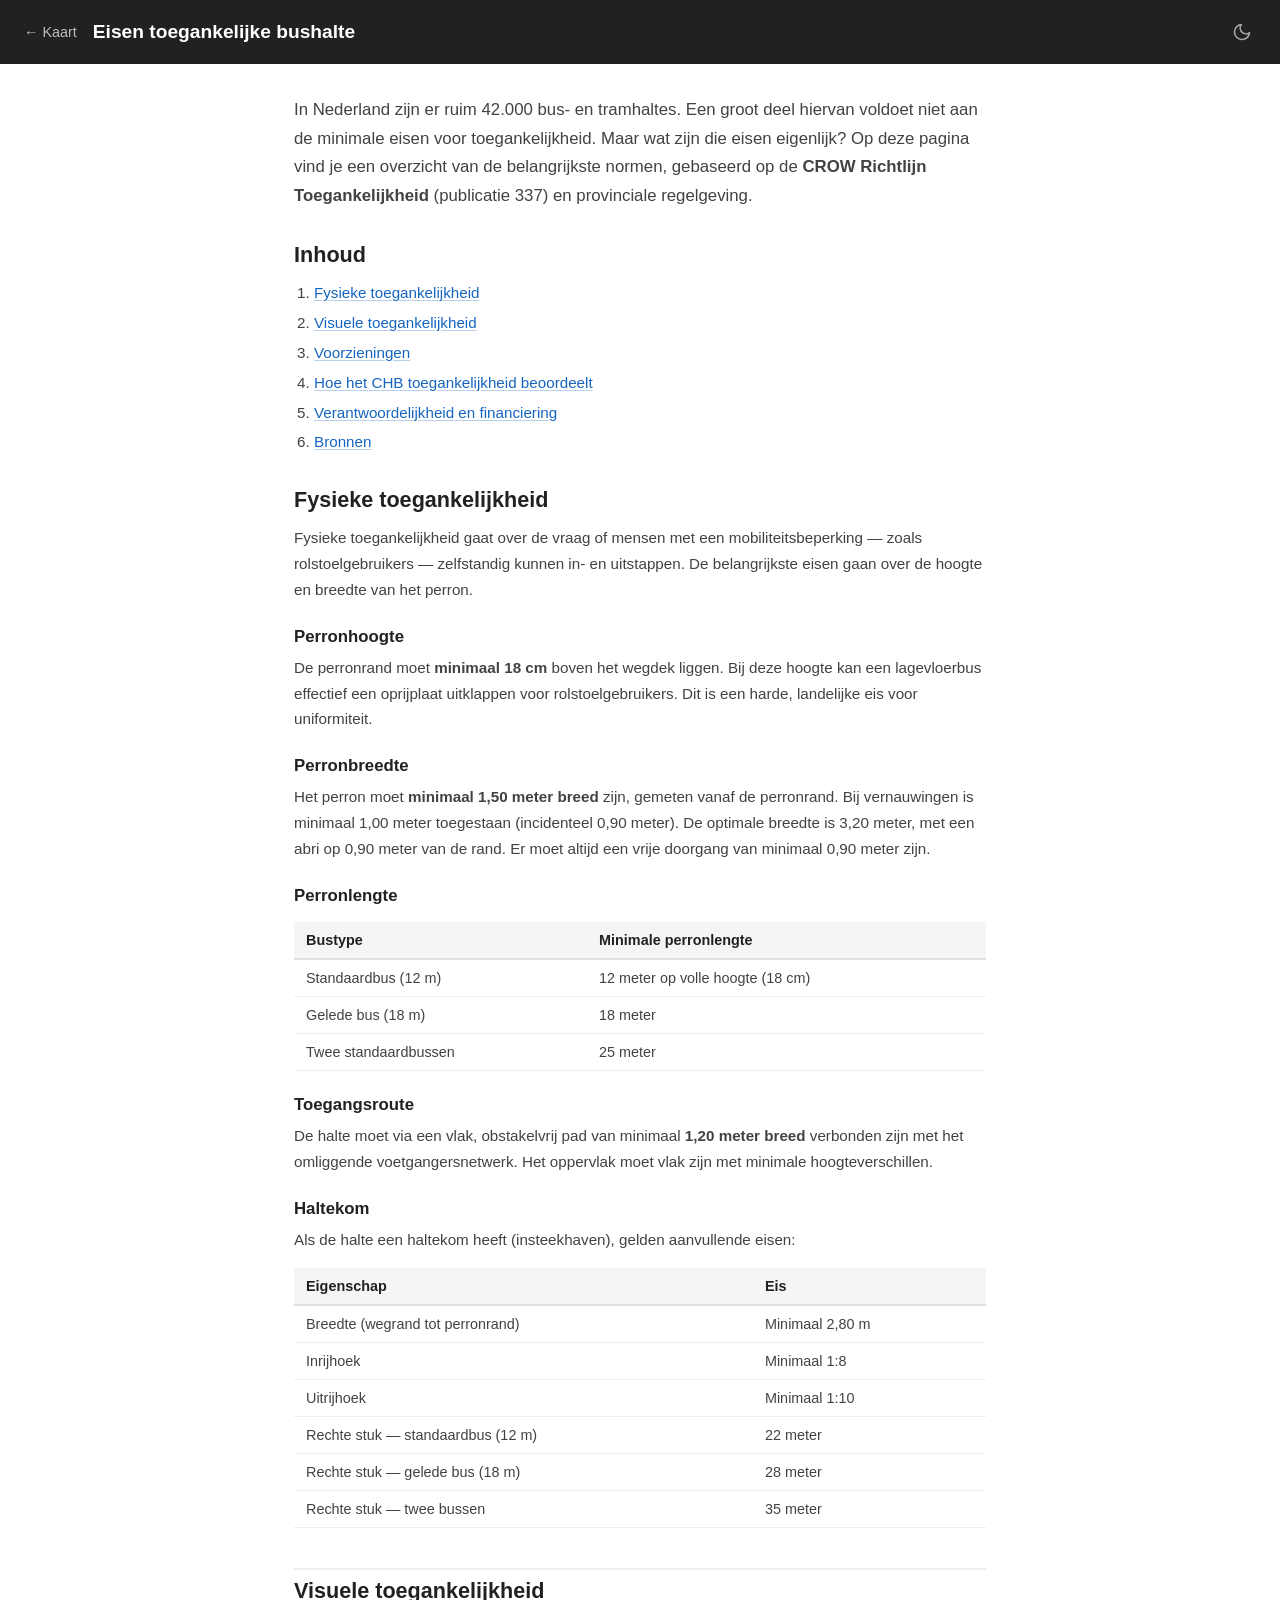
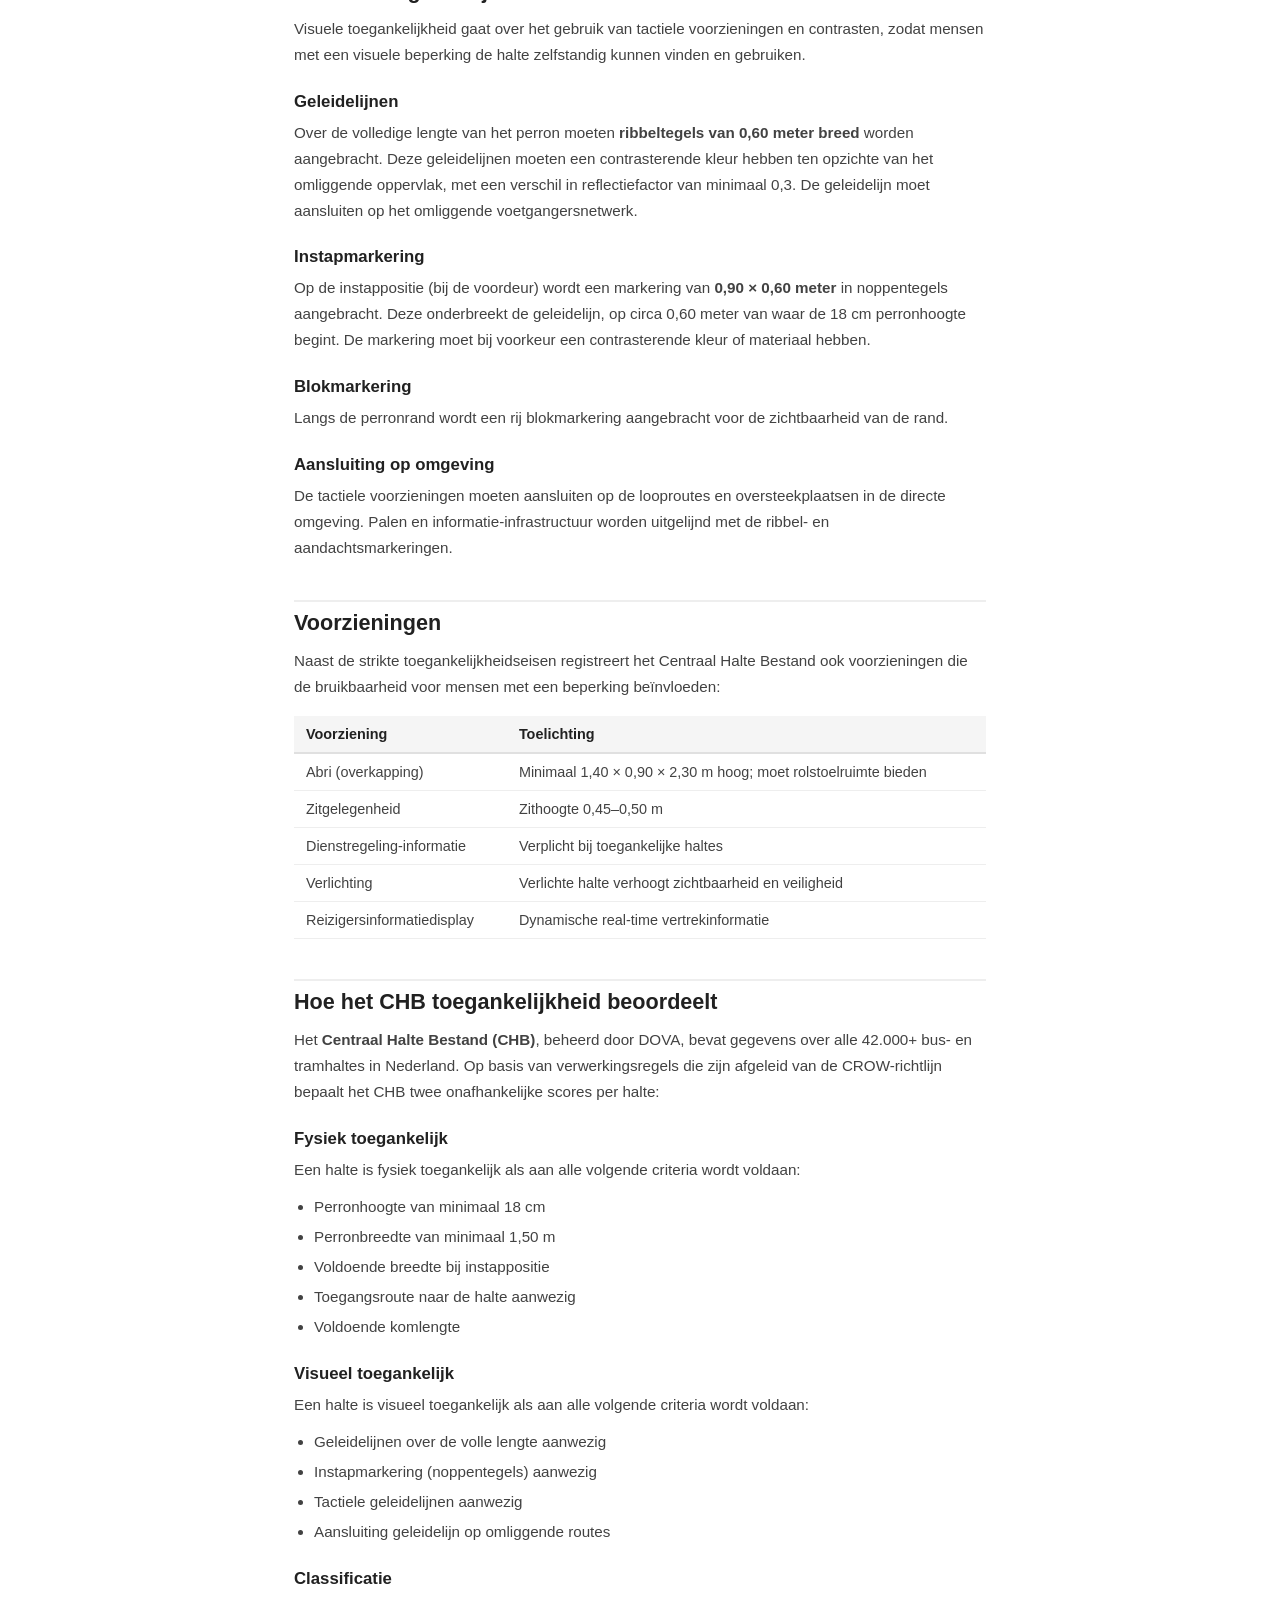
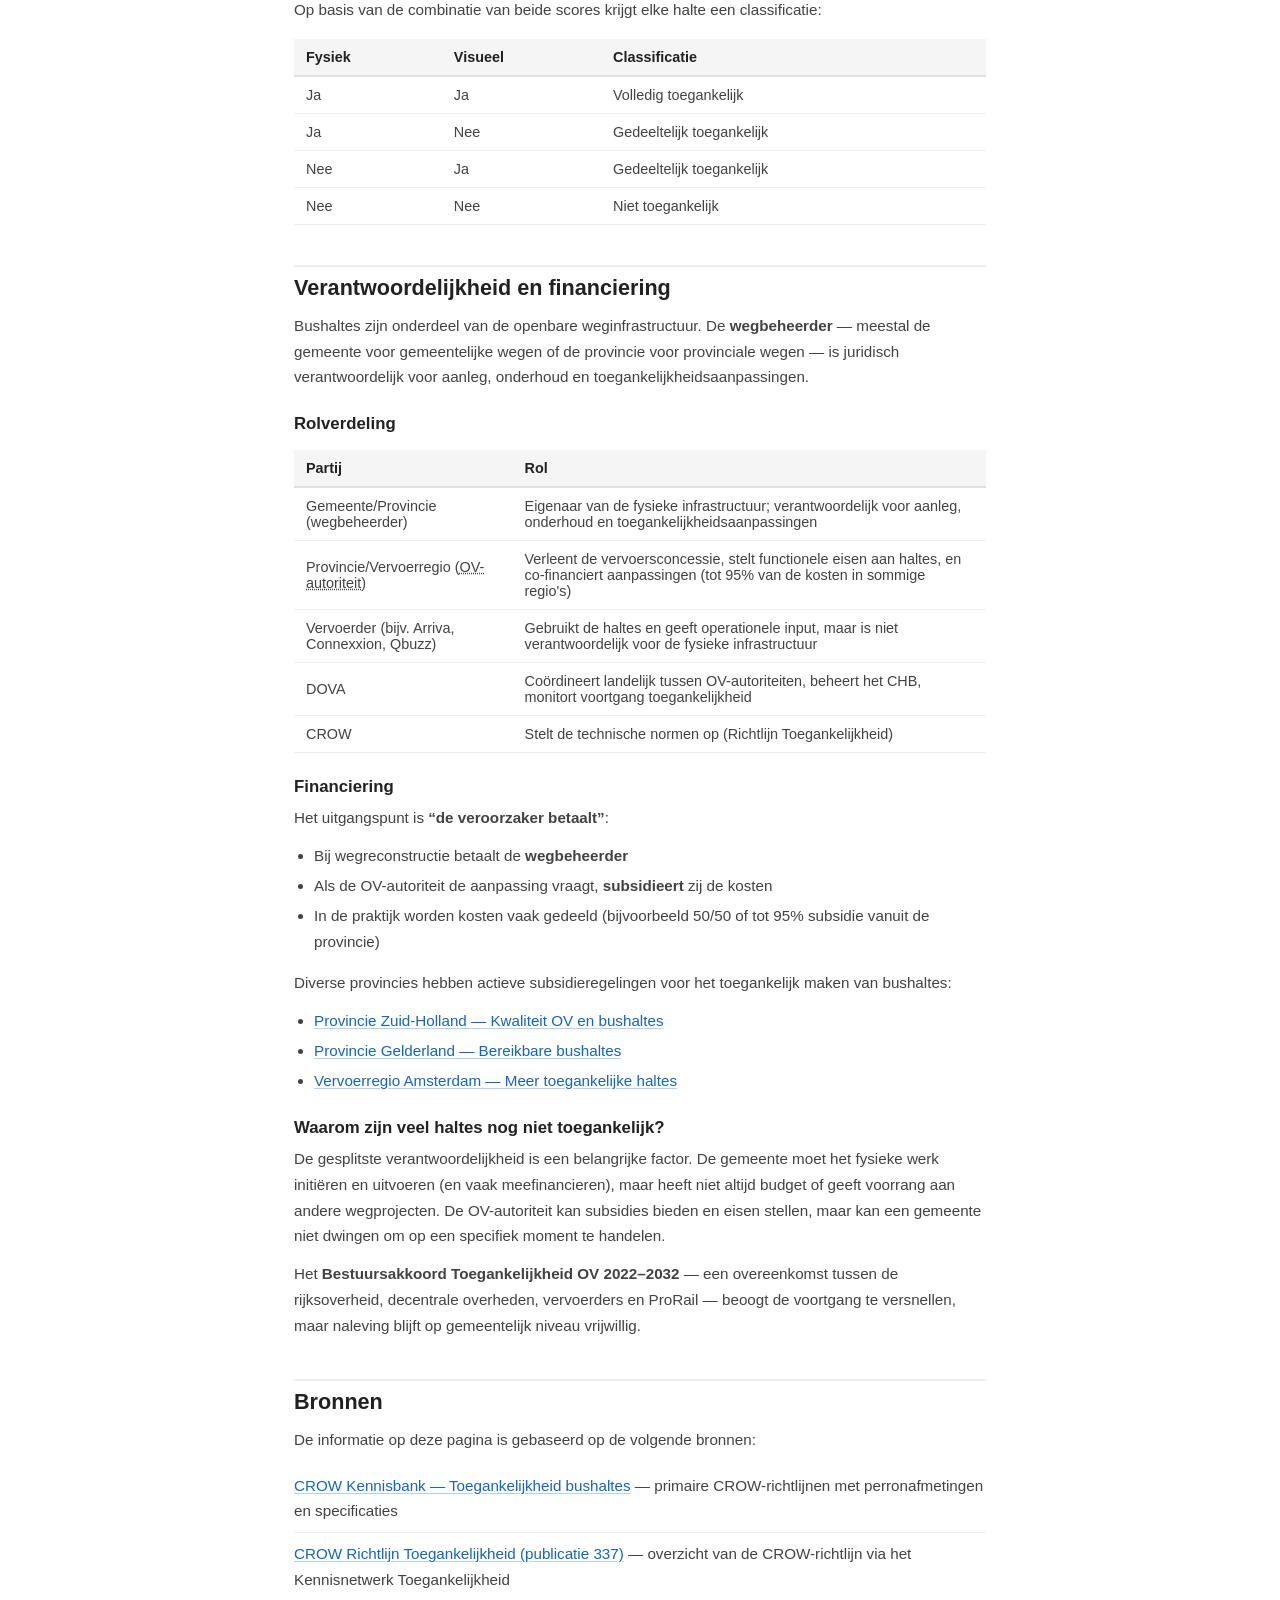
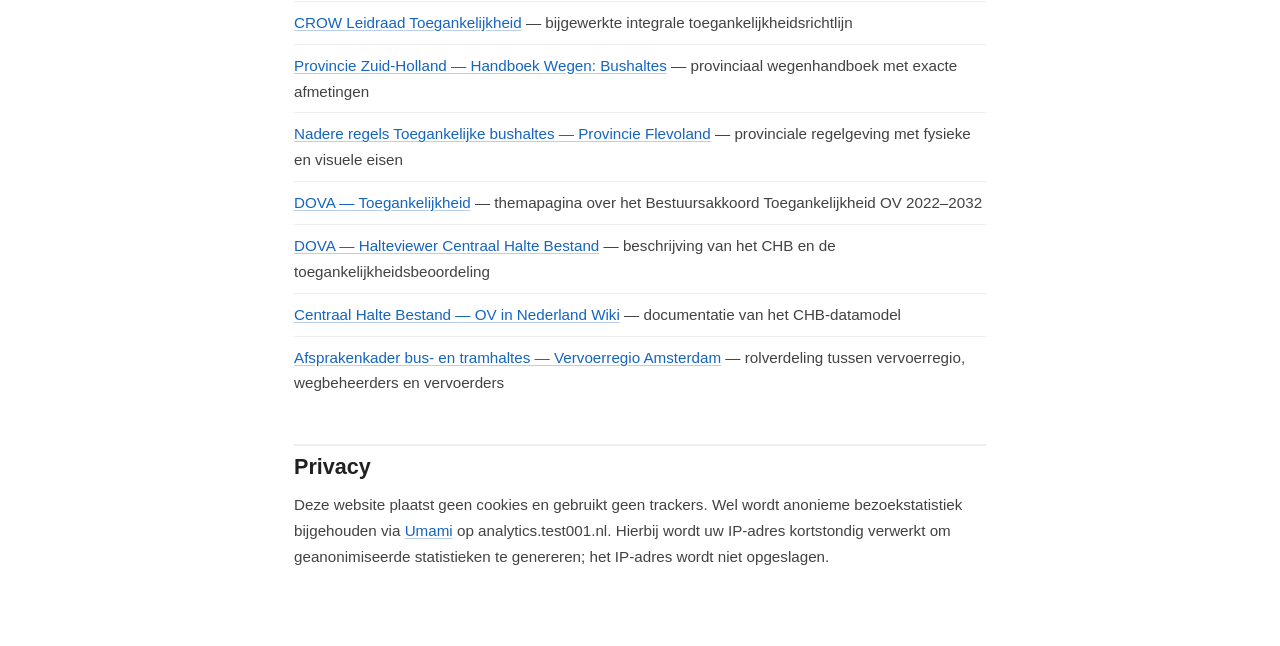
==== commit 30167093: "docs: correct privacy notice and add it to all pages (#7)" ====
--- a/docs/eisen.html
+++ b/docs/eisen.html
@@ -71,8 +71,8 @@
   }
   </script>
 
-  <!-- Analytics -->
-  <script defer src="https://analytics.test001.nl/script.js" data-website-id="434eef14-95c1-46f5-af7c-9b4ea3692f30"></script>
+  <!-- Umami analytics — self-hosted instance at analytics.test001.nl (EU, no cookies, IP not stored) -->
+  <script defer src="js/stats.js" data-website-id="7c1afe3d-ebaa-4d17-9b5f-c0395e6661dc" data-host-url="https://analytics.test001.nl" data-do-not-track="true"></script>
 
   <link rel="stylesheet" href="css/style.css" />
   <script src="js/theme.js"></script>
@@ -362,6 +362,9 @@
       <li><a href="https://wiki.ovinnederland.nl/wiki/Centraal_Halte_Bestand" target="_blank" rel="noopener">Centraal Halte Bestand &mdash; OV in Nederland Wiki</a> &mdash; documentatie van het CHB-datamodel</li>
       <li><a href="https://lokaleregelgeving.overheid.nl/CVDR467726/1" target="_blank" rel="noopener">Afsprakenkader bus- en tramhaltes &mdash; Vervoerregio Amsterdam</a> &mdash; rolverdeling tussen vervoerregio, wegbeheerders en vervoerders</li>
     </ul>
+
+    <h2 id="privacy">Privacy</h2>
+    <p>Deze website plaatst geen cookies en gebruikt geen trackers. Wel wordt anonieme bezoekstatistiek bijgehouden via <a href="https://umami.is" target="_blank" rel="noopener">Umami</a> op analytics.test001.nl. Hierbij wordt uw IP-adres kortstondig verwerkt om geanonimiseerde statistieken te genereren; het IP-adres wordt niet opgeslagen.</p>
   </main>
   <script>Theme.init();</script>
 </body>
--- a/docs/css/style.css
+++ b/docs/css/style.css
@@ -1198,6 +1198,14 @@
     display: inline;
   }
 
+  .stats-date {
+    display: none;
+  }
+
+  #header .subtitle {
+    display: none;
+  }
+
   .page-container {
     padding: 24px 16px 48px;
   }
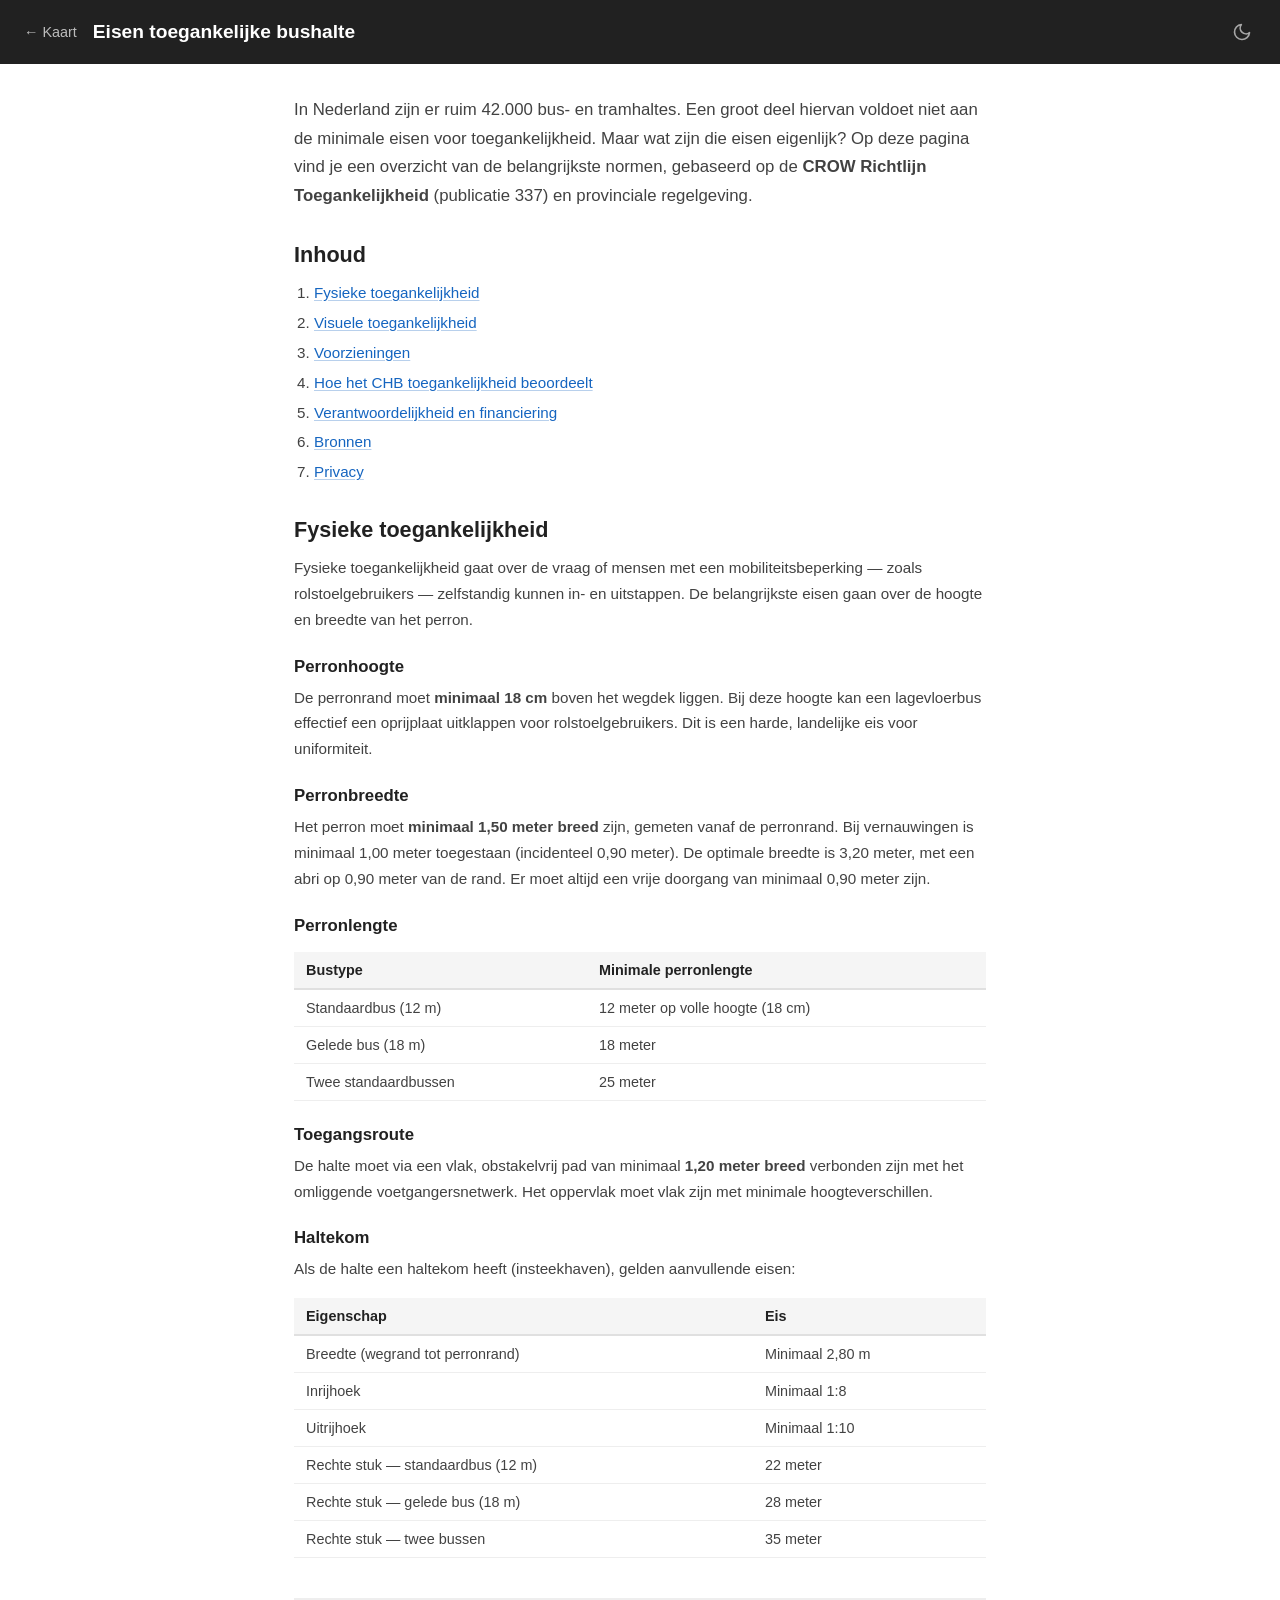
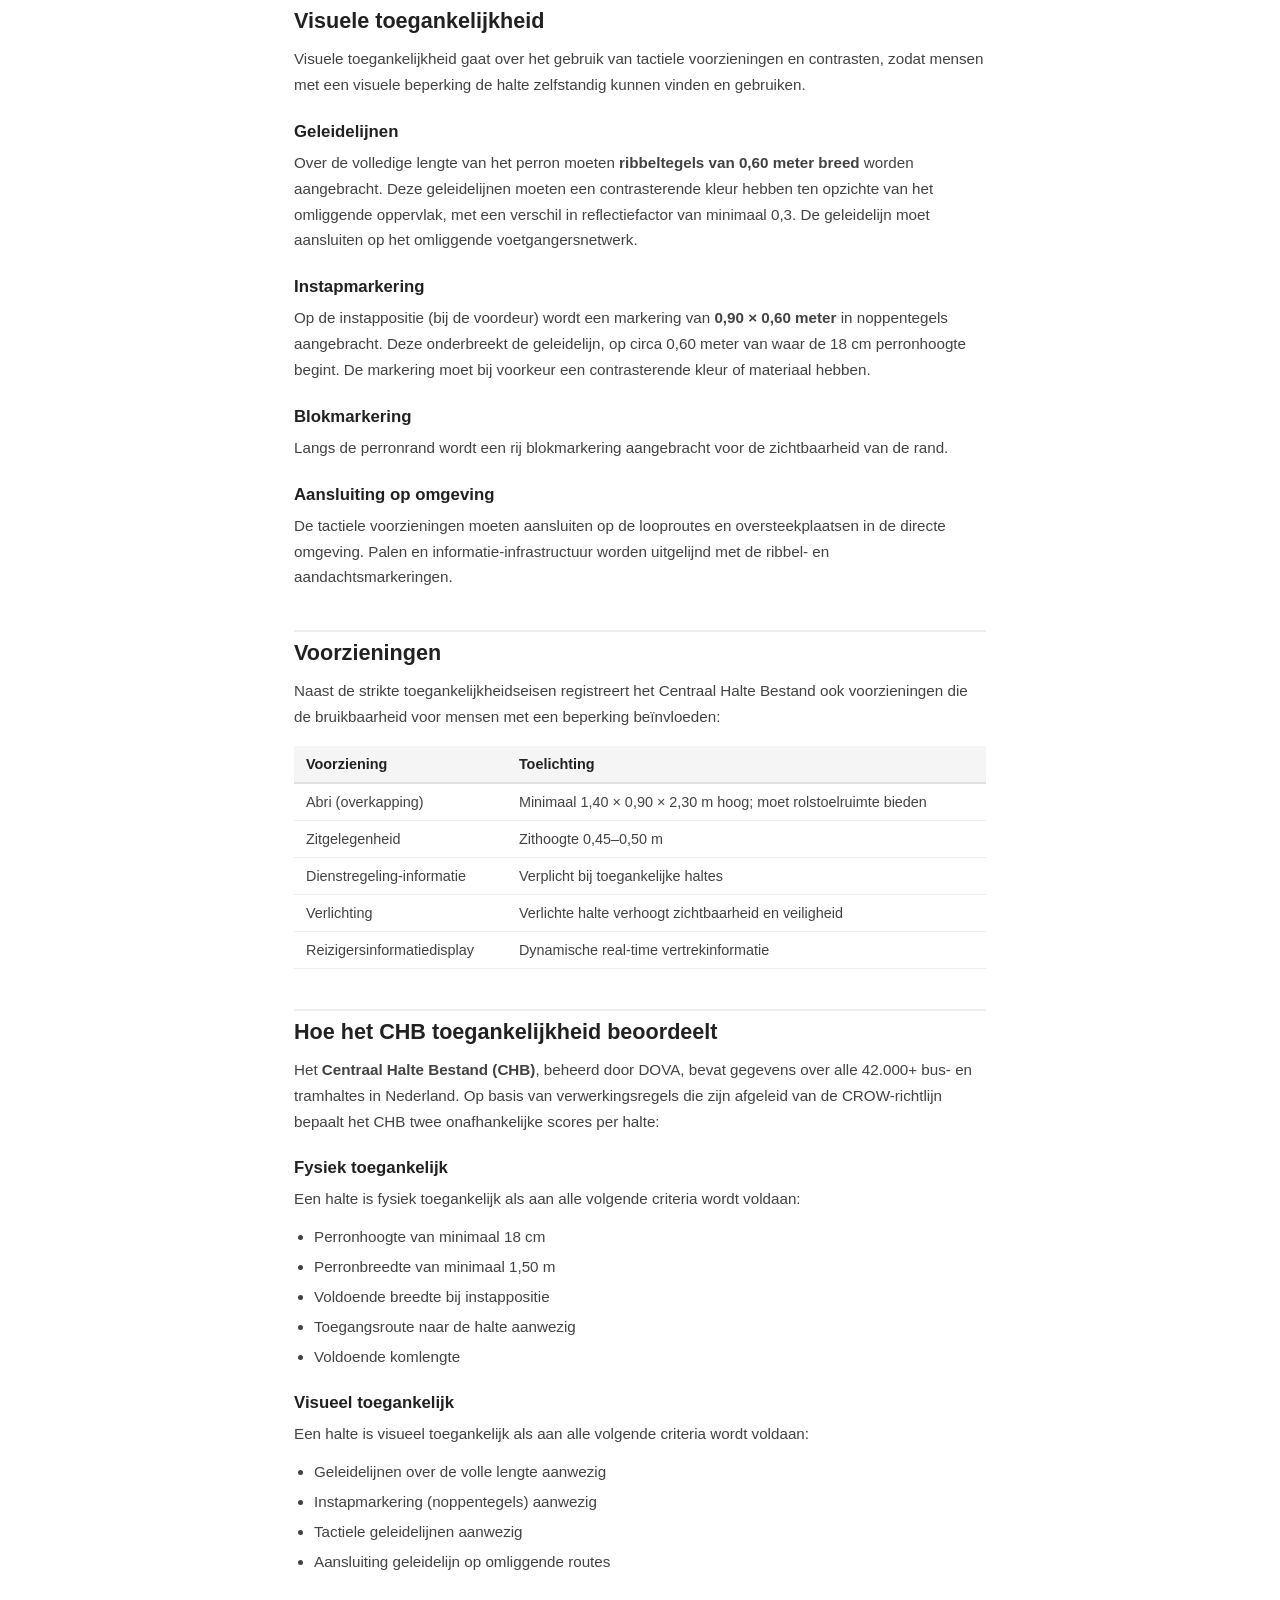
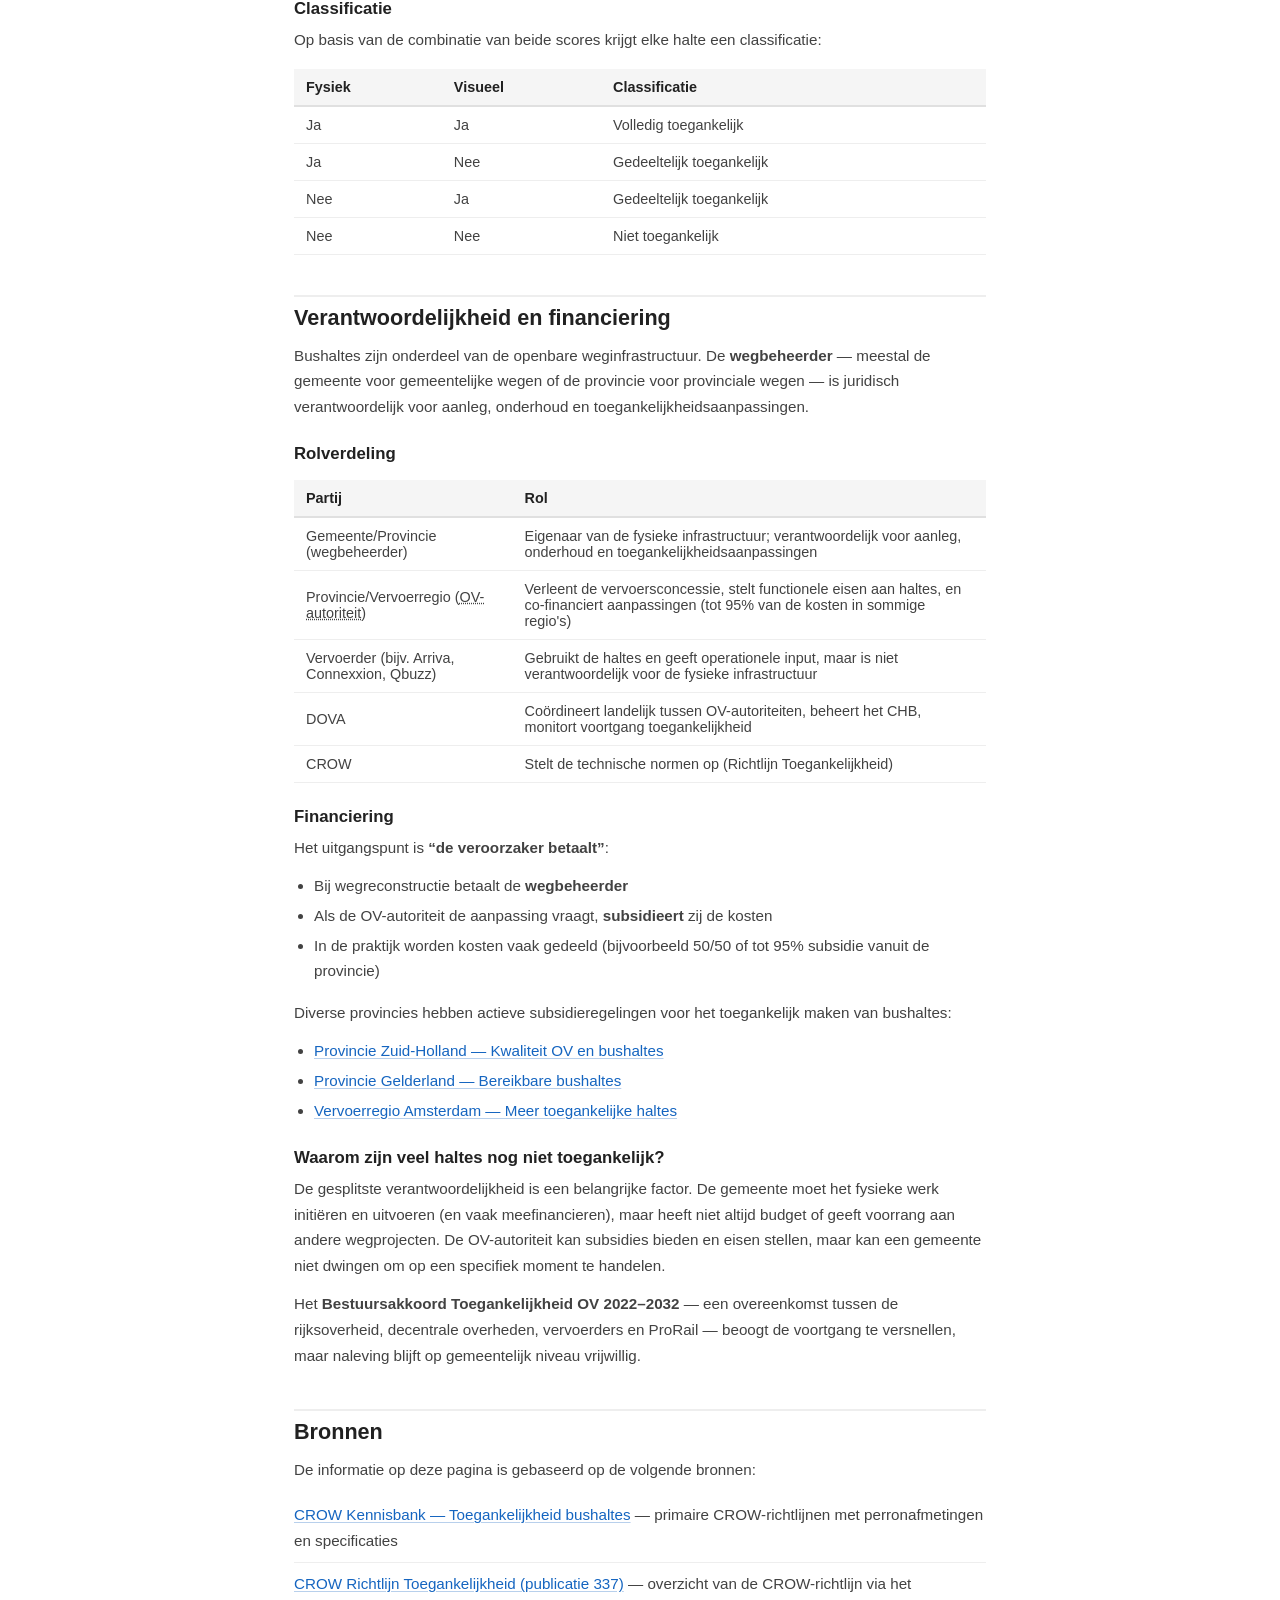
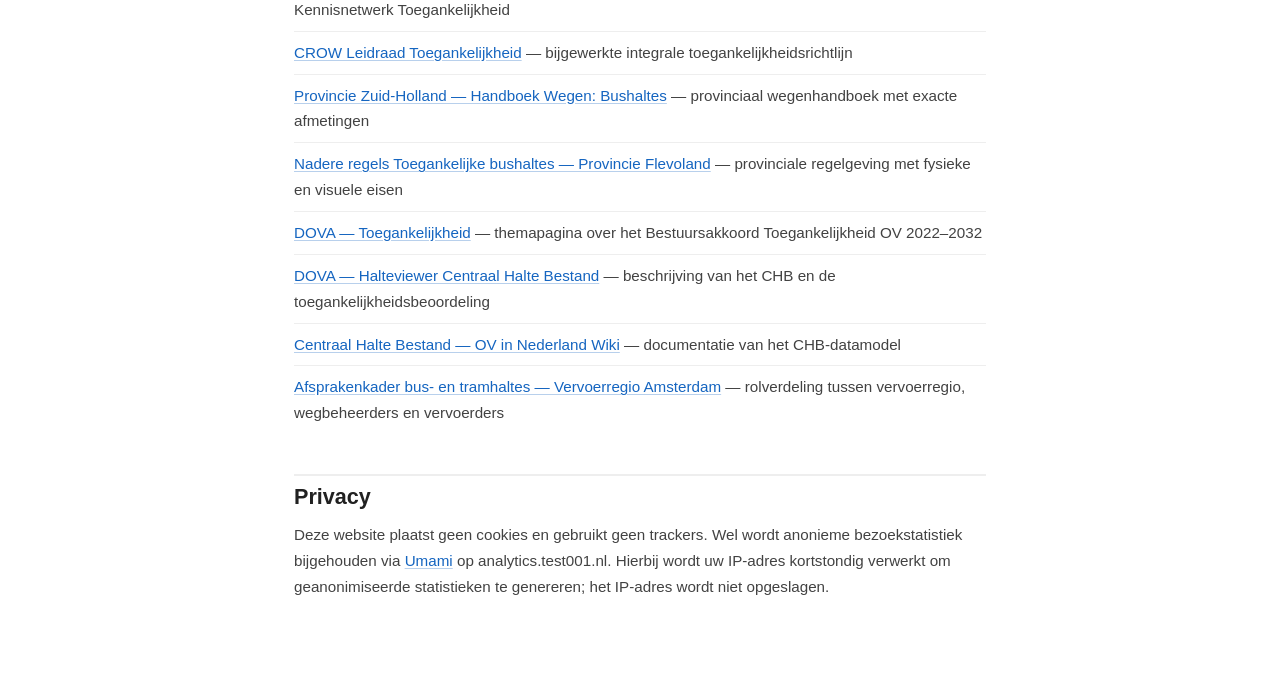
==== commit 88702ba2: "docs: list privacy section in tables of contents (#7)" ====
--- a/docs/eisen.html
+++ b/docs/eisen.html
@@ -102,6 +102,7 @@
         <li><a href="#chb">Hoe het CHB toegankelijkheid beoordeelt</a></li>
         <li><a href="#verantwoordelijkheid">Verantwoordelijkheid en financiering</a></li>
         <li><a href="#bronnen">Bronnen</a></li>
+        <li><a href="#privacy">Privacy</a></li>
       </ol>
     </nav>
 
